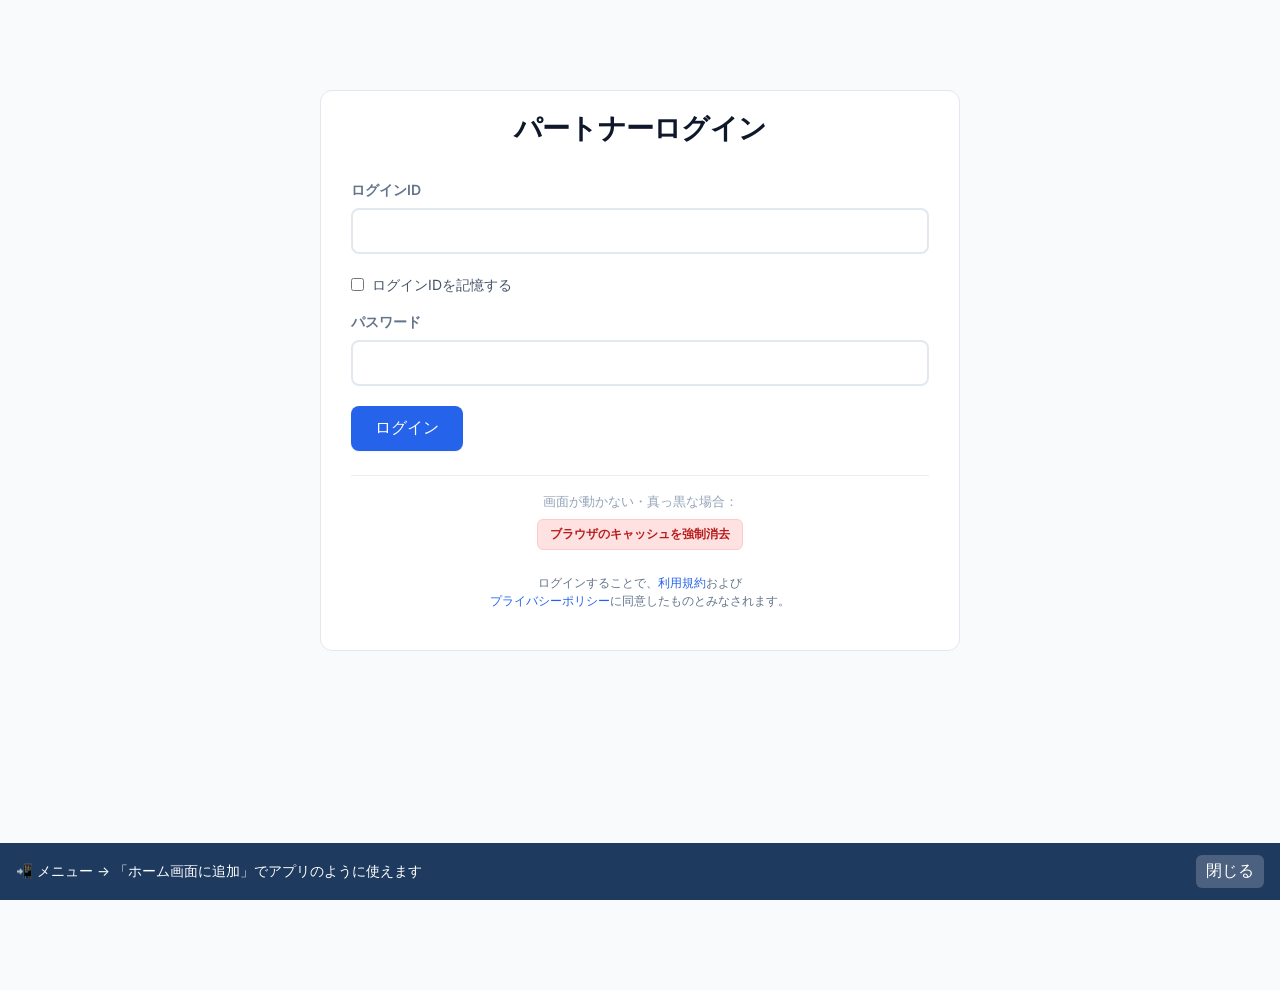
==== index.html @ c58e8273 "release v2.45.0: app.js＋キャッシュバスター一括更新" ====
<!DOCTYPE html>
<html lang="ja">

<head>
    <meta charset="UTF-8">
    <meta name="viewport" content="width=device-width, initial-scale=1.0, maximum-scale=1.0, user-scalable=no">
    <meta name="robots" content="noindex">
    <title>AI Beauty Dealer - B2B Order System</title>
    <link rel="stylesheet" href="style.css?v=2.43.0">

    <!-- PWA -->
    <link rel="manifest" href="manifest.json?v=2.37.3">
    <meta name="theme-color" content="#1e3a5f">
    <link rel="apple-touch-icon" href="apple-touch-icon.png?v=2.37.3">
    <meta name="apple-mobile-web-app-capable" content="yes">
    <meta name="apple-mobile-web-app-status-bar-style" content="black-translucent">
    <meta name="apple-mobile-web-app-title" content="発注">
</head>

<body>
    <!-- Non-blocking Loading Banner (does NOT intercept clicks) -->
    <div id="loading-banner" class="hidden"
        style="position: fixed; top: 0; left: 0; width: 100%; background: var(--primary); color: white; text-align: center; padding: 10px 16px; font-weight: 600; font-size: 0.875rem; z-index: 999; pointer-events: none;">
        <span id="loading-banner-text">読み込み中...</span>
    </div>

    <!-- Login Screen -->
    <div id="login-container" class="container" style="padding-top: 16px;">
        <h2>パートナーログイン</h2>
        <form id="login-form">
            <div class="input-group">
                <label for="username">ログインID</label>
                <!-- autocapitalize/autocorrect は必須。iOSは type="text" の先頭文字を
                     自動で大文字にするため、小文字始まりのID（master1 等）が Master1 に
                     化けて「IDまたはパスワードが違う」になる。ホーム画面に追加し直して
                     記憶が消え、手入力になった端末で表面化する（2026-08-26） -->
                <input type="text" id="username" name="username" required
                    autocapitalize="none" autocorrect="off" spellcheck="false"
                    autocomplete="username">
            </div>
            <div style="margin-bottom: 16px; display: flex; align-items: center; gap: 8px;">
                <input type="checkbox" id="remember-me" style="width: auto; margin: 0; cursor: pointer;">
                <label for="remember-me"
                    style="font-size: 0.875rem; color: #475569; cursor: pointer; user-select: none;">ログインIDを記憶する</label>
            </div>
            <div class="input-group">
                <label for="password">パスワード</label>
                <input type="password" id="password" name="password" required>
            </div>
            <button type="submit" id="login-btn" class="btn-primary">ログイン</button>
        </form>
        <!-- Master Salon Selector (Initially Hidden) -->
        <div id="master-salon-selector" class="hidden"
            style="margin-top: 16px; padding-top: 16px; border-top: 1px solid #eee;">
            <p style="font-size: 0.875rem; font-weight: bold; margin-bottom: 8px; color: var(--primary);">【マスターアカウント】
            </p>
            <label for="master-salon-search"
                style="font-size: 0.875rem; margin-bottom: 4px; display: block;">ログインするサロンを選択</label>
            <input id="master-salon-search" type="search" inputmode="search" autocomplete="off"
                placeholder="サロン名・ローマ字・カナで絞り込み"
                style="width: 100%; padding: 10px; border-radius: 6px; border: 1px solid #cbd5e1; margin-bottom: 8px;">
            <div id="master-salon-count" style="font-size: 0.8rem; color: #64748b; margin-bottom: 6px;"></div>
            <ul id="master-salon-list" role="listbox" aria-label="サロン一覧"
                style="list-style: none; margin: 0 0 12px; padding: 4px; max-height: 240px; overflow-y: auto; border: 1px solid #e2e8f0; border-radius: 6px;">
                <!-- Items injected by JS -->
            </ul>
            <!-- 状態保持用（表示はリスト側。入室処理はこのvalueを読む） -->
            <select id="master-salon-select" style="display: none;">
                <!-- Options injected by JS -->
            </select>
            <button type="button" id="master-login-btn" class="btn-primary" style="margin-bottom: 8px;">入室する</button>
            <button id="global-sync-btn" class="btn-primary hidden"
                style="width: 100%; margin-top: 4px; margin-bottom: 8px; background: #4338ca; color: white; font-weight: bold; padding: 12px; display: flex; align-items: center; justify-content: center; gap: 8px; border-radius: 8px; box-shadow: 0 4px 6px -1px rgb(0 0 0 / 0.1);">
                🚀 【管理者】全サロン一括同期を実行
            </button>
            <button id="batch-import-btn" class="btn-primary hidden"
                style="width: 100%; margin-top: 4px; margin-bottom: 8px; background: #0f766e; color: white; font-weight: bold; padding: 12px; display: flex; align-items: center; justify-content: center; gap: 8px; border-radius: 8px;">
                📥 【管理者】発注書の束を一括取り込み
            </button>
            <button type="button" id="master-cancel-btn" class="btn-secondary">ログアウト</button>
        </div>

        <div style="margin-top: 24px; text-align: center; border-top: 1px solid #eee; padding-top: 16px;">
            <p style="font-size: 0.8rem; color: #94a3b8; margin-bottom: 8px;">画面が動かない・真っ黒な場合：</p>
            <button onclick="clearCacheSurgically();"
                style="font-size: 0.75rem; background: #fee2e2; color: #b91c1c; padding: 6px 12px; border-radius: 6px; border: 1px solid #fecaca; font-weight: 600;">ブラウザのキャッシュを強制消去</button>
        </div>

        <div style="margin-top: 24px; text-align: center;">
            <p style="font-size: 0.75rem; color: #64748b;">
                ログインすることで、<a href="terms.html" target="_blank"
                    style="color: var(--primary); text-decoration: none;">利用規約</a>および<br><a href="privacy.html"
                    target="_blank" style="color: var(--primary); text-decoration: none;">プライバシーポリシー</a>に同意したものとみなされます。
            </p>
        </div>
    </div>

    <!-- Order Screen (Initially Hidden) -->
    <div id="order-container" class="container hidden">
        <header style="display: flex; align-items: center; gap: 10px; flex-wrap: wrap;">
            <div style="display: flex; align-items: center; gap: 8px;">
                <h2 style="margin: 0; white-space: nowrap;">商品一覧</h2>
                <button id="refresh-items-btn" title="マスタを最新に更新">🔄</button>
            </div>
            <div id="client-name-display"
                style="font-weight: 600; color: var(--primary); font-size: 0.9rem; margin-left: 5px;"></div>
            <div style="flex-grow: 1;"></div>
            <button id="master-return-btn" class="btn-secondary hidden" title="サロン選択へ戻る">
                ← マスターへ
            </button>
            <button id="code-entry-btn" class="btn-secondary hidden" title="商品コードと数量を連続入力">
                CODE入力
            </button>
            <button id="code-filter-btn" class="btn-secondary hidden" title="分類コード（頭4桁）でまとめて発注">
                分類コード発注
            </button>
            <button id="import-mode-btn" class="btn-secondary hidden" title="LINE文面・写メから取り込み">
                📥 取り込み
            </button>
            <button id="line-import-btn" class="btn-secondary hidden" title="LINEでもらった注文文をカートへ取り込み">
                LINE取込
            </button>
            <button id="sheet-image-import-btn" class="btn-secondary hidden" title="印刷した発注書の写真から数量を取り込み">
                画像取込
            </button>
            <button id="print-sheet-btn" class="btn-secondary hidden" title="このサロン用の発注書を印刷">
                🖨 発注書
            </button>
            <button id="direct-ship-btn" class="btn-secondary hidden" title="この発注だけ直送シートへ送る（マスター限定）">
                🚚 直送: OFF
            </button>
            <button id="cart-toggle-btn" class="btn-secondary" title="カート一覧">
                🛒 <span id="cart-badge">0</span>点
            </button>
            <button id="logout-btn" class="btn-secondary">ログアウト</button>
        </header>

        <!-- Announcement Banner -->
        <div id="announcement-banner" class="banner hidden">
            <p id="announcement-text"></p>
        </div>

        <div class="filter-tabs">
            <button id="tab-all" class="tab-btn active">すべて</button>
            <button id="tab-favorites" class="tab-btn">お気に入り ★</button>
            <button id="tab-history" class="tab-btn">発注履歴 🕒</button>
        </div>

        <!-- Sync from History Button (Visible only on Favorites tab) -->
        <div id="sync-favs-wrapper" style="margin-bottom: 12px;">
            <button id="sync-history-favs-btn" class="btn-secondary"
                style="width: 100%; background: #f0fdf4; color: #166534; border: 1px solid #bbf7d0; font-weight: 600; padding: 10px; display: flex; align-items: center; justify-content: center; gap: 6px;">
                🔄 導入履歴からお気に入りに同期
            </button>
            <p id="sync-msg" class="hidden"
                style="font-size: 0.75rem; text-align: center; margin-top: 4px; color: #166534; font-weight: 500;"></p>
        </div>

        <div class="search-container" id="search-wrapper">
            <input type="text" id="search-input" placeholder="商品名で検索...">
            <button id="scan-btn" class="scan-btn" title="バーコードスキャン">📷</button>
        </div>

        <!-- Manufacturer Chips -->
        <div class="scroll-container-outer">
            <button id="mfr-arrow-left" class="scroll-arrow left">‹</button>
            <div id="manufacturer-chips-container" class="category-scroll-wrapper" style="margin-bottom: 0px;">
                <!-- Manufacturer Chips injected by JS -->
            </div>
            <button id="mfr-arrow-right" class="scroll-arrow right">›</button>
        </div>

        <!-- Category Chips -->
        <div class="scroll-container-outer">
            <button id="cat-arrow-left" class="scroll-arrow left">‹</button>
            <div id="category-chips-container" class="category-scroll-wrapper">
                <!-- Category Chips injected by JS -->
            </div>
            <button id="cat-arrow-right" class="scroll-arrow right">›</button>
        </div>
        <!-- Chips injected by JS -->

        <!-- Custom Item Button (Top: shown above item list for discoverability) -->
        <button id="add-custom-item-btn-top" type="button" class="btn-secondary"
            style="width: 100%; border: 2px dashed var(--primary-color); background: #f8fafc; color: var(--primary-color); padding: 10px; font-weight: bold; margin: 10px 0; font-size: 0.9rem;">
            ＋ 一覧に無い商品を追加する（特注・その他）
        </button>

        <!-- 並べ替え -->
        <div id="sort-wrapper" style="display: flex; align-items: center; gap: 8px; margin: 4px 0 10px;">
            <label for="sort-select" style="font-size: 0.8rem; color: #64748b; white-space: nowrap;">並び替え</label>
            <select id="sort-select"
                style="flex: 1; padding: 8px 10px; border-radius: 8px; border: 1px solid #cbd5e1; font-size: 0.9rem; background: white;">
                <option value="frequency">🕒 よく頼む順</option>
                <option value="lastdate">📅 最終発注日順</option>
                <option value="aiueo">🔤 あいうえお順</option>
                <option value="code">🔢 商品コード順</option>
            </select>
        </div>

        <div id="item-list">
            <!-- Items will be loaded here dynamically -->
        </div>

        <!-- Custom Items Wrapper -->
        <div id="custom-items-wrapper" style="margin-top: 20px;">
            <div id="custom-items-list">
                <!-- Dynamic custom items injected here -->
            </div>
            <button id="add-custom-item-btn" type="button" class="btn-secondary"
                style="width: 100%; border: 2px dashed var(--primary-color); background: #f8fafc; color: var(--primary-color); padding: 12px; font-weight: bold; margin-top: 10px;">
                ＋ 特注・その他の商品を追加する
            </button>
        </div>

        <div id="history-list" class="hidden">
            <!-- Order history will be loaded here dynamically -->
        </div>

        <div class="cart-summary">
            <p>選択中: <span id="total-qty">0</span>点</p>
            <button id="cancel-edit-btn" class="btn-secondary hidden"
                style="background:#fff; border-radius: var(--radius-full);">編集取消</button>
            <button id="order-submit-btn" class="btn-primary">発注する</button>
        </div>
    </div> <!-- Close order-container -->


    <!-- Confirmation Screen -->
    <div id="confirmation-container" class="container hidden">
        <header>
            <h2>発注内容の最終確認</h2>
        </header>

        <div class="confirm-items-wrapper">
            <p class="modal-desc" style="margin-bottom: 12px;">以下の内容で発注を確定しますか？</p>
            <p style="font-size: 0.75rem; color: #64748b; margin-bottom: 12px;">※同じ商品を「業務」と「個人用」で分ける場合は、お手数ですが別々にご注文ください。</p>

            <div id="confirm-item-list" class="confirm-items">
                <!-- Items injected by JS -->
            </div>
        </div>

        <div class="remarks-container" style="margin-top: 20px;">
            <label for="order-remarks"
                style="display: block; font-weight: bold; margin-bottom: 8px; color: var(--text-main);">備考・ご要望</label>
            <textarea id="order-remarks" placeholder="納品日時のご指定や注意事項があればご記入ください..." rows="3"
                style="width: 100%; border-radius: var(--radius-md); padding: 12px; border: 1px solid var(--border-color); font-family: inherit; resize: vertical;"></textarea>
        </div>

        <div class="modal-actions" style="margin-top: 30px; display: flex; gap: 12px;">
            <button id="modal-cancel-btn" class="btn-secondary" style="flex: 1;">戻る</button>
            <button id="modal-confirm-btn" class="btn-primary" style="flex: 1;">注文を確定する</button>
        </div>
    </div>
    <!-- Maintenance Screen -->
    <div id="maintenance-container" class="container hidden" style="text-align: center; padding: 60px 24px;">
        <span style="font-size: 4rem; display: block; margin-bottom: 24px;">🛠️</span>
        <h2 style="margin-bottom: 16px;">メンテナンス中</h2>
        <p id="maintenance-message" style="line-height: 1.6; color: #475569; margin-bottom: 32px;">
            現在、システムメンテナンスのため発注を停止しております。<br>再開まで今しばらくお待ちください。
        </p>
        <div style="border-top: 1px solid #e2e8f0; padding-top: 24px; font-size: 0.875rem; color: #64748b;">
            緊急の場合は直接担当者までご連絡ください。
        </div>
    </div>

    <script src="lib/html5-qrcode.min.js"></script>
    <script src="lib/qrcode-generator.js"></script>
    <!-- config.js を書き換えたら、必ずこの ?v= も上げること。
         SWがバージョンクエリ付き資産をcache-firstで持つため、
         上げ忘れると既訪端末が古い販売担当コード表を使い続ける。 -->
    <script src="config.js?v=2.43.0"></script>
    <script src="line-order-match.js?v=2.38.0"></script>
    <script src="sheet-ocr.js?v=2.45.0"></script>
    <script src="app.js?v=2.45.0"></script>

    <!-- Service Worker 登録（PWA） -->
    <script>
        if ('serviceWorker' in navigator) {
            window.addEventListener('load', function () {
                navigator.serviceWorker.register('sw.js?v=2.45.0')
                    .catch(function (err) {
                        console.warn('SW登録に失敗（通常サイトとして続行）:', err);
                    });
            });
        }
    </script>

    <!-- Cart Sidebar -->
    <div id="cart-sidebar" class="cart-sidebar hidden">
        <div class="cart-sidebar-header">
            <h3>🛒 カート</h3>
            <button id="cart-close-btn" class="cart-close-btn">&times;</button>
        </div>
        <div id="cart-sidebar-list" class="cart-sidebar-list">
            <!-- Cart items injected by JS -->
        </div>
        <div class="cart-sidebar-footer">
            <p class="cart-sidebar-total">合計 <strong id="cart-sidebar-total-qty">0</strong> 点</p>
            <div class="cart-sidebar-actions">
                <button id="cart-order-submit-btn" class="btn-primary">発注する</button>
            </div>
        </div>
    </div>
    <div id="cart-overlay" class="cart-overlay hidden"></div>

    <!-- LINE注文テキスト取込（APIなし・MASTERログイン限定） -->
    <div id="line-import-overlay" class="cart-overlay hidden"></div>
    <div id="line-import-modal" class="import-modal line-import-modal hidden" role="dialog" aria-modal="true" aria-labelledby="line-import-title">
        <div class="import-header">
            <div>
                <p class="line-import-kicker">FAVORITES FIRST / API FREE</p>
                <h3 id="line-import-title">LINE注文を取り込む</h3>
            </div>
            <button id="line-import-close-btn" class="cart-close-btn" type="button" aria-label="閉じる">&times;</button>
        </div>
        <div id="line-import-input-step">
            <p class="import-desc">LINEでもらった文面をそのまま貼り付けてください。お気に入りを先に照合し、見つからない商品だけ全商品から探します。<br><strong>1行につき1商品・数量</strong>で読み取ります。</p>
            <div class="line-import-scope">
                <span>★ お気に入り優先</span>
                <span>全商品検索</span>
                <span>外部AI・APIなし</span>
            </div>
            <textarea id="line-import-text" maxlength="4000" rows="8" aria-label="LINE注文文面"
                placeholder="例：&#10;アルティスト CB/9 3本&#10;RV8 ×2&#10;サンドベージュ9 2本"></textarea>
            <button id="line-import-parse-btn" class="btn-primary line-import-main-btn" type="button">お気に入り優先で商品を探す</button>
            <p id="line-import-status" class="import-status hidden"></p>
        </div>
        <div id="line-import-preview-step" class="hidden">
            <div class="line-import-metrics" aria-label="照合結果">
                <span><strong id="line-import-matched-count">0</strong>確定</span>
                <span><strong id="line-import-attention-count">0</strong>要確認</span>
                <span><strong id="line-import-time">—</strong>解析時間</span>
            </div>
            <div id="line-import-list" class="line-import-list"></div>
            <div class="line-import-cart-bar">
                <p id="line-import-message">すべての行を確認してください。</p>
                <div class="import-actions">
                    <button id="line-import-back-btn" class="btn-secondary" type="button">文面に戻る</button>
                    <button id="line-import-apply-btn" class="btn-primary" type="button" disabled>この数量でカートへ</button>
                </div>
            </div>
        </div>
    </div>

    <!-- 発注書画像取込（固定座標＋Gemini数量OCR・本店MASTER限定） -->
    <div id="sheet-ocr-overlay" class="cart-overlay hidden"></div>
    <div id="sheet-ocr-modal" class="import-modal sheet-ocr-modal hidden" role="dialog" aria-modal="true" aria-labelledby="sheet-ocr-title">
        <div class="import-header">
            <div>
                <p class="sheet-ocr-kicker">紙の発注書から数量を入力</p>
                <h3 id="sheet-ocr-title">発注書の写真を取り込む</h3>
            </div>
            <button id="sheet-ocr-close-btn" class="cart-close-btn" type="button" aria-label="閉じる">&times;</button>
        </div>

        <div class="sheet-ocr-steps" aria-label="画像取り込みの進行状況">
            <span data-sheet-ocr-step="1" class="is-active">1 写真</span>
            <span data-sheet-ocr-step="2">2 ■位置合わせ</span>
            <span data-sheet-ocr-step="3">3 読取</span>
            <span data-sheet-ocr-step="4">4 確認</span>
        </div>

        <div id="sheet-ocr-upload-step">
            <p class="import-desc">このサイトから新しく印刷した発注書を撮影してください。用紙IDと保存済みの商品位置を照合し、数量欄だけをGeminiで読みます。</p>
            <input id="sheet-ocr-photo" type="file" accept="image/jpeg,image/png,image/heic,image/heif,.heic,.heif,image/*" class="hidden">
            <input id="sheet-ocr-camera" type="file" accept="image/*" capture="environment" class="hidden">
            <div class="sheet-ocr-source-actions">
                <button id="sheet-ocr-photo-btn" class="btn-primary sheet-ocr-main-btn" type="button">写真ライブラリから選ぶ</button>
                <button id="sheet-ocr-camera-btn" class="btn-secondary sheet-ocr-main-btn" type="button">カメラで撮る</button>
            </div>
            <div class="sheet-ocr-privacy">
                <span>商品は場所で確定</span>
                <span>AIへ商品名を送らない</span>
                <span>写真を保存しない</span>
            </div>
        </div>

        <div id="sheet-ocr-corner-step" class="hidden">
            <p class="sheet-ocr-corner-guide"><strong id="sheet-ocr-corner-message">左上の■マーク（黒い四角）をタップしてください。</strong><span>■ 左上 → 右上 → 右下 → 左下</span></p>
            <div class="sheet-ocr-canvas-wrap">
                <canvas id="sheet-ocr-photo-canvas" width="900" height="1200" aria-label="発注書写真の位置合わせマーク指定"></canvas>
            </div>
            <div class="sheet-ocr-corner-actions">
                <button id="sheet-ocr-corner-reset" class="btn-secondary" type="button">マークをやり直す</button>
                <button id="sheet-ocr-recognize-btn" class="btn-primary" type="button" disabled>位置補正して数量を読む</button>
            </div>
        </div>

        <div id="sheet-ocr-processing-step" class="hidden" aria-live="polite">
            <div class="sheet-ocr-processing-mark"><span></span></div>
            <strong>数量欄だけを読み取っています</strong>
            <p>写真の数量を読み取っています。完了したら元画像と見比べて確認できます。</p>
            <p id="sheet-ocr-elapsed" role="timer">読み取りを開始しています</p>
        </div>

        <div id="sheet-ocr-review-step" class="hidden">
            <div class="sheet-ocr-metrics">
                <span><strong id="sheet-ocr-item-count">0</strong>記入商品</span>
                <span><strong id="sheet-ocr-attention-count">0</strong>要修正</span>
                <span><strong id="sheet-ocr-time">—</strong>機械処理</span>
            </div>
            <p class="sheet-ocr-review-note">商品名から数量欄までの元画像と、読み取った数字を同じ行で確認してください。</p>
            <div class="sheet-ocr-source-actions">
                <button id="sheet-ocr-next-attention" class="btn-secondary" type="button">次の要確認へ</button>
                <button id="sheet-ocr-show-blank" class="btn-secondary" type="button">空欄も見る</button>
            </div>
            <p id="sheet-ocr-attention-hint" class="sheet-ocr-review-note" role="status" aria-live="polite"></p>
            <div id="sheet-ocr-review-list" class="sheet-ocr-review-list"></div>
            <div id="sheet-ocr-addition-summary" class="sheet-ocr-review-note" aria-live="polite"></div>
            <div class="sheet-ocr-cart-bar">
                <p id="sheet-ocr-cart-message">数量を確認してください。</p>
                <button id="sheet-ocr-cart-btn" class="btn-primary" type="button" disabled>この数量でカートへ</button>
            </div>
        </div>
        <p id="sheet-ocr-status" class="import-status hidden" aria-live="polite"></p>
        <div id="sheet-ocr-qr-reader" class="sheet-ocr-qr-reader" aria-hidden="true"></div>
    </div>

    <!-- Import Modal（旧AI取り込み・停止中） -->
    <div id="import-overlay" class="cart-overlay hidden"></div>
    <div id="import-modal" class="import-modal hidden">
        <div class="import-header">
            <h3>📥 LINE文面から取り込み</h3>
            <button id="import-close-btn" class="cart-close-btn">&times;</button>
        </div>
        <div class="import-body">
            <div id="import-input-step">
                <p class="import-desc">発注書の写真を撮るか、LINEの発注文面を貼り付けてください（両方でもOK）。</p>
                <label for="import-photos" class="import-photo-label">
                    📷 発注書の写真を追加（3枚まで）
                </label>
                <input type="file" id="import-photos" accept="image/*" multiple class="hidden">
                <div id="import-photo-thumbs" class="import-photo-thumbs"></div>
                <textarea id="import-text" rows="6" placeholder="LINE文面はここに貼り付け：&#10;RV8×1&#10;サンドベージュ9×1&#10;..."></textarea>
                <fieldset class="import-model-picker">
                    <legend>写真の読取AI</legend>
                    <div class="import-model-segments">
                        <label>
                            <input type="radio" name="import-image-model" value="sonnet" checked>
                            <span><strong>Sonnet</strong><small>低コスト</small></span>
                        </label>
                        <label>
                            <input type="radio" name="import-image-model" value="opus">
                            <span><strong>Opus</strong><small>高精度</small></span>
                        </label>
                    </div>
                </fieldset>
                <button id="import-parse-btn" class="btn-primary" style="width: 100%; margin-top: 10px;">解析する</button>
                <p id="import-status" class="import-status hidden"></p>
            </div>
            <div id="import-preview-step" class="hidden">
                <p class="import-desc">内容を確認して、数量を直してからカートに入れてください。<br>
                    <span class="import-legend"><span class="conf-dot conf-high"></span>ほぼ確実
                        <span class="conf-dot conf-medium"></span>推定
                        <span class="conf-dot conf-low"></span>要確認</span>
                </p>
                <div id="import-preview-list"></div>
                <div id="import-unmatched-wrapper" class="hidden">
                    <p class="import-unmatched-title">⚠️ 特定できなかった行（検索か「特注・その他」で手動追加してください）</p>
                    <div id="import-unmatched-list"></div>
                </div>
                <p id="import-usage-summary" class="import-usage-summary hidden"></p>
                <button id="import-high-accuracy-btn" class="btn-secondary import-retry-btn hidden">高精度で再解析（Opus）</button>
                <div class="import-actions">
                    <button id="import-back-btn" class="btn-secondary">文面に戻る</button>
                    <button id="import-apply-btn" class="btn-primary">✔ チェックした商品をカートへ</button>
                </div>
            </div>
        </div>
    </div>

    <!-- CODE Entry Modal（MASTER限定） -->
    <div id="code-entry-overlay" class="cart-overlay hidden"></div>
    <div id="code-entry-modal" class="import-modal code-entry-modal hidden" role="dialog" aria-modal="true" aria-labelledby="code-entry-title">
        <div class="import-header">
            <h3 id="code-entry-title">CODE入力</h3>
            <button id="code-entry-close-btn" class="cart-close-btn" type="button" aria-label="閉じる">&times;</button>
        </div>
        <form id="code-entry-form" autocomplete="off">
            <div class="code-entry-table" role="table" aria-label="CODE入力商品一覧">
                <div class="code-entry-table-row code-entry-table-head" role="row">
                    <span role="columnheader">No.</span>
                    <span role="columnheader">商品CODE</span>
                    <span role="columnheader">商品名</span>
                    <span role="columnheader">数量</span>
                    <span role="columnheader" aria-label="操作"></span>
                </div>
                <div id="code-entry-rows" role="rowgroup"></div>
                <div class="code-entry-table-row code-entry-active-row" role="row">
                    <span id="code-entry-next-no" class="code-entry-no" role="cell">01</span>
                    <label class="code-entry-cell" role="cell">
                        <span class="sr-only">商品CODE</span>
                        <input id="code-entry-code" type="text" inputmode="numeric" enterkeyhint="next" maxlength="16" placeholder="CODE">
                    </label>
                    <div id="code-entry-product" class="code-entry-product" role="cell">CODEを入力</div>
                    <label class="code-entry-cell" role="cell">
                        <span class="sr-only">数量</span>
                        <input id="code-entry-qty" type="number" inputmode="numeric" enterkeyhint="next" min="1" max="999" value="1" disabled>
                    </label>
                    <button id="code-entry-add-btn" class="code-entry-row-action code-entry-add-btn" type="submit" aria-label="商品を追加" title="商品を追加" disabled>+</button>
                </div>
            </div>
            <p id="code-entry-status" class="code-entry-status" aria-live="polite"></p>
        </form>
    </div>

    <!-- 分類コード発注 Modal（MASTER限定） -->
    <div id="code-filter-overlay" class="cart-overlay hidden"></div>
    <div id="code-filter-modal" class="import-modal code-filter-modal hidden" role="dialog" aria-modal="true" aria-labelledby="code-filter-title">
        <div class="import-header">
            <h3 id="code-filter-title">分類コード発注</h3>
            <button id="code-filter-close-btn" class="cart-close-btn" type="button" aria-label="閉じる">&times;</button>
        </div>
        <div class="code-filter-body">
            <label class="code-filter-prefix-label">
                <span>頭4桁</span>
                <input id="code-filter-prefix" type="text" inputmode="numeric" enterkeyhint="search" maxlength="4" placeholder="例: 0704" autocomplete="off">
            </label>
            <p id="code-filter-status" class="code-filter-status" aria-live="polite">コードの頭4桁を入力してください。</p>
            <div id="code-filter-rows" class="code-filter-rows" role="list"></div>
        </div>
    </div>

    <!-- Print Layout Modal -->
    <div id="print-layout-overlay" class="cart-overlay hidden"></div>
    <div id="print-layout-modal" class="import-modal print-layout-modal hidden" role="dialog" aria-modal="true" aria-labelledby="print-layout-title">
        <div class="import-header">
            <h3 id="print-layout-title">発注書の設定</h3>
            <button id="print-layout-close-btn" class="cart-close-btn" type="button" aria-label="閉じる">&times;</button>
        </div>
        <p class="print-layout-label">列数</p>
        <div class="print-column-segments" role="radiogroup" aria-label="発注書の列数">
            <label>
                <input type="radio" name="print-columns" value="2">
                <span><strong>2列</strong><small>大きい</small></span>
            </label>
            <label>
                <input type="radio" name="print-columns" value="3" checked>
                <span><strong>3列</strong><small>標準</small></span>
            </label>
            <label>
                <input type="radio" name="print-columns" value="4">
                <span><strong>4列</strong><small>コンパクト</small></span>
            </label>
        </div>
        <p class="print-layout-label">枚数（全商品のまま、収まらない分は全体を縮小）</p>
        <div class="print-column-segments" role="radiogroup" aria-label="発注書の枚数">
            <label>
                <input type="radio" name="print-pages" value="1">
                <span><strong>片面1枚</strong><small>1ページ</small></span>
            </label>
            <label>
                <input type="radio" name="print-pages" value="2" checked>
                <span><strong>両面1枚</strong><small>2ページ</small></span>
            </label>
            <label>
                <input type="radio" name="print-pages" value="0">
                <span><strong>縮小なし</strong><small>枚数自由</small></span>
            </label>
        </div>
        <button id="print-layout-create-btn" class="btn-primary print-layout-create-btn" type="button">発注書を作成</button>
    </div>

    <!-- Batch Import Modal（発注書の束を一括取り込み・MASTER限定） -->
    <div id="batch-overlay" class="cart-overlay hidden"></div>
    <div id="batch-modal" class="import-modal hidden">
        <div class="import-header">
            <h3>📥 発注書の束を一括取り込み</h3>
            <button id="batch-close-btn" class="cart-close-btn">&times;</button>
        </div>
        <div class="import-body">
            <p class="import-desc">QR付き発注書の写真をまとめて選んでください。QRからサロンを自動判定して、サロンごとにAI解析します。<br>
                <span style="color:#64748b; font-size:0.75rem;">※QRが読めない写真はスキップされます（従来の個別取り込みで対応してください）</span>
            </p>
            <label for="batch-photos" class="import-photo-label">📷 発注書の写真を選ぶ（12枚まで）</label>
            <input type="file" id="batch-photos" accept="image/*" multiple class="hidden">
            <div id="batch-list"></div>
            <fieldset class="import-model-picker batch-model-picker">
                <legend>写真の読取AI</legend>
                <div class="import-model-segments">
                    <label>
                        <input type="radio" name="batch-image-model" value="sonnet" checked>
                        <span><strong>Sonnet</strong><small>低コスト</small></span>
                    </label>
                    <label>
                        <input type="radio" name="batch-image-model" value="opus">
                        <span><strong>Opus</strong><small>高精度</small></span>
                    </label>
                </div>
            </fieldset>
            <button id="batch-start-btn" class="btn-primary hidden" style="width: 100%; margin-top: 10px;">解析開始</button>
            <p id="batch-status" class="import-status hidden"></p>
            <div id="batch-qr-scratch" class="hidden"></div>
        </div>
    </div>

    <!-- Scanner Modal -->
    <div id="scanner-overlay" class="scanner-overlay hidden"></div>
    <div id="scanner-modal" class="scanner-modal hidden">
        <div class="scanner-header">
            <h3>📷 バーコードスキャン</h3>
            <button id="scanner-close-btn" class="scanner-close-btn">&times;</button>
        </div>
        <div id="reader" style="width: 100%; border-radius: 12px; overflow: hidden;"></div>
        <div id="scan-zoom-row" class="scan-zoom-row hidden">
            <span class="scan-zoom-label">🔍 ズーム</span>
            <div id="scan-zoom-presets" class="scan-zoom-presets"></div>
        </div>
        <div class="jan-tail-search">
            <div class="jan-tail-row">
                <input type="text" id="jan-tail-input" class="jan-tail-input" placeholder="JAN下4桁" inputmode="numeric"
                    maxlength="4" autocomplete="off">
                <button type="button" id="jan-tail-search-btn" class="jan-tail-search-btn">検索</button>
            </div>
            <div id="jan-tail-results" class="jan-tail-results hidden"></div>
        </div>
        <div id="scan-result-panel" class="scan-result-panel hidden">
            <div class="scan-result-info">
                <span id="scan-result-code" class="scan-result-code"></span>
                <span id="scan-result-name" class="scan-result-name"></span>
            </div>
            <div class="scan-result-controls">
                <button type="button" id="scan-qty-minus" class="scan-qty-btn">-</button>
                <input type="number" id="scan-qty-input" class="scan-qty-input" value="0" min="0" inputmode="numeric">
                <button type="button" id="scan-qty-plus" class="scan-qty-btn">+</button>
            </div>
            <div class="scan-quick-actions">
                <button type="button" id="scan-qty-clear" class="scan-quick-qty scan-clear-qty">削除</button>
            </div>
        </div>
        <div class="scanner-footer">
            <p id="scanner-status">カメラ起動待ち...</p>
        </div>
    </div>

    <!-- Scan Toast -->
    <div id="scan-toast" class="scan-toast hidden">
        <span id="scan-toast-icon">✅</span>
        <span id="scan-toast-message">商品を追加しました</span>
    </div>
</body>

</html>
---- style.css ----
@import url('https://fonts.googleapis.com/css2?family=Inter:wght@400;500;600;700&display=swap');

:root {
    /* Color Palette */
    --primary: #2563eb;
    --primary-hover: #1d4ed8;
    --primary-light: #eff6ff;
    --secondary: #64748b;
    --accent: #f59e0b;
    --success: #10b981;
    --danger: #ef4444;

    /* Backgrounds */
    --bg-main: #f8fafc;
    --bg-card: #ffffff;

    /* Text */
    --text-main: #0f172a;
    --text-muted: #64748b;
    --text-inverse: #ffffff;

    /* Borders & Shadows */
    --border-color: #e2e8f0;
    --shadow-sm: 0 1px 2px 0 rgba(0, 0, 0, 0.05);
    --shadow-md: 0 4px 6px -1px rgba(0, 0, 0, 0.1), 0 2px 4px -1px rgba(0, 0, 0, 0.06);
    --shadow-lg: 0 10px 15px -3px rgba(0, 0, 0, 0.1), 0 4px 6px -2px rgba(0, 0, 0, 0.05);

    /* Radii */
    --radius-md: 8px;
    --radius-lg: 12px;
    --radius-full: 9999px;
}

* {
    box-sizing: border-box;
    margin: 0;
    padding: 0;
}

body {
    font-family: 'Inter', -apple-system, BlinkMacSystemFont, "Segoe UI", Roboto, sans-serif;
    background-color: #f8fafc;
    color: var(--text-main);
    line-height: 1.5;
    -webkit-font-smoothing: antialiased;
    min-height: 100vh;
}

.container {
    max-width: 640px;
    margin: 0 auto;
    padding: 20px;
    padding-bottom: 100px;
    /* Space for sticky cart */
}

.hidden {
    display: none !important;
}

/* --- Typography --- */
h2 {
    font-size: 1.5rem;
    font-weight: 700;
    color: var(--text-main);
    letter-spacing: -0.025em;
}

/* --- Buttons --- */
button {
    cursor: pointer;
    border: none;
    border-radius: var(--radius-md);
    font-size: 1rem;
    font-weight: 500;
}

button:active {
    transform: scale(0.98);
}

.btn-primary {
    background-color: var(--primary);
    color: var(--text-inverse);
    padding: 12px 24px;
    box-shadow: var(--shadow-sm);
}

.btn-primary:hover {
    background-color: var(--primary-hover);
    box-shadow: var(--shadow-md);
}

.btn-secondary {
    background-color: transparent;
    color: var(--secondary);
    border: 1px solid var(--border-color);
    padding: 8px 16px;
    font-size: 0.875rem;
}

.btn-secondary:hover {
    background-color: #f1f5f9;
    color: var(--text-main);
}

#refresh-items-btn {
    display: flex;
    align-items: center;
    justify-content: center;
    width: 36px;
    height: 36px;
    padding: 0;
    line-height: 1;
    border-radius: 50%;
    background: #ffffff;
    border: 1px solid var(--border-color);
    box-shadow: none;
}

#refresh-items-btn:hover {
    background: var(--primary-light);
    border-color: var(--primary);
}

#refresh-items-btn:active {
    transform: rotate(30deg) scale(0.9);
}

/* --- Login Form --- */
#login-container {
    margin-top: 10vh;
    background: #ffffff;
    border-radius: var(--radius-lg);
    box-shadow: none;
    padding: 40px 30px;
    border: 1px solid var(--border-color);
}

#login-container h2 {
    text-align: center;
    margin-bottom: 30px;
    font-size: 1.75rem;
}

.input-group {
    margin-bottom: 20px;
}

.input-group label {
    display: block;
    margin-bottom: 8px;
    font-weight: 600;
    font-size: 0.875rem;
    color: var(--secondary);
}

.input-group input {
    width: 100%;
    padding: 12px 16px;
    border: 2px solid var(--border-color);
    border-radius: var(--radius-md);
    font-size: 1rem;
    background-color: #ffffff;
}

.input-group input:focus {
    outline: none;
    border-color: var(--primary);
    box-shadow: 0 0 0 3px var(--primary-light);
}

/* --- Order Screen Header --- */
header {
    display: flex;
    justify-content: space-between;
    align-items: center;
    margin-bottom: 24px;
    padding-top: 10px;
}

/* --- Custom Item Styling --- */
.custom-item-card {
    background-color: #f8fafc;
    /* slight grey tint to distinguish it */
    transition: all 0.2s ease;
}

.custom-item-card:focus-within {
    border-color: var(--primary) !important;
    background-color: #ffffff;
}

.custom-item-card input[type="text"]:focus {
    outline: none;
    border-color: var(--primary);
    box-shadow: 0 0 0 3px var(--primary-light);
}

/* --- Filter Tabs --- */
.filter-tabs {
    display: flex;
    margin-bottom: 20px;
    background: #e2e8f0;
    padding: 4px;
    border-radius: var(--radius-lg);
}

.tab-btn {
    flex: 1;
    background: transparent;
    color: var(--secondary);
    padding: 10px 0;
    font-weight: 600;
    font-size: 0.875rem;
    border-radius: var(--radius-md);
}

.tab-btn.active {
    background: #ffffff;
    color: var(--primary);
    box-shadow: var(--shadow-sm);
}

/* --- Search --- */
.search-container {
    margin-bottom: 24px;
    position: relative;
}

#search-input {
    width: 100%;
    padding: 14px 20px;
    padding-left: 44px;
    border: 1px solid var(--border-color);
    border-radius: var(--radius-full);
    font-size: 1rem;
    background-color: #ffffff;
    box-shadow: none;
}

#search-input:focus {
    outline: none;
    border-color: var(--primary);
    box-shadow: 0 0 0 3px var(--primary-light);
}

.search-container::before {
    content: "🔍";
    position: absolute;
    left: 16px;
    top: 50%;
    transform: translateY(-50%);
    color: var(--secondary);
    font-size: 1.2rem;
    opacity: 0.5;
    transition: all 0.2s;
}

.search-container.searching::before {
    content: "⏳";
    animation: pulse 1s infinite alternate;
}

@keyframes pulse {
    from { opacity: 0.3; transform: translateY(-50%) scale(0.95); }
    to { opacity: 0.8; transform: translateY(-50%) scale(1.1); }
}

/* --- Announcement Banner --- */
.banner {
    background: var(--primary);
    color: white;
    padding: 12px 16px;
    border-radius: var(--radius-lg);
    margin-bottom: 20px;
    font-size: 0.9rem;
    font-weight: 600;
    text-align: center;
    line-height: 1.4;
}

/* --- Category Chips --- */
.category-scroll-wrapper {
    display: flex;
    overflow-x: auto;
    gap: 8px;
    padding: 8px 4px 16px 4px;
    /* increased top padding slightly */
    margin-bottom: 0px;
    scroll-behavior: smooth;
    -webkit-overflow-scrolling: touch;
}

/* Hide scrollbar for a cleaner look */
.category-scroll-wrapper::-webkit-scrollbar {
    display: none;
}

.category-scroll-wrapper {
    -ms-overflow-style: none;
    scrollbar-width: none;
}

/* --- Scroll Arrows (Phase 15) --- */
.scroll-container-outer {
    display: flex;
    align-items: center;
    gap: 4px;
    margin-bottom: 4px;
    overflow: visible;
}

/* Make the chip scroll area fill the space between arrows */
.scroll-container-outer .category-scroll-wrapper {
    flex: 1;
    min-width: 0;
}

.scroll-arrow {
    flex-shrink: 0;
    width: 30px;
    height: 30px;
    background: #ffffff;
    border: 1px solid var(--border-color);
    border-radius: 50%;
    display: flex;
    align-items: center;
    justify-content: center;
    cursor: pointer;
    font-size: 1.3rem;
    color: var(--secondary);
    user-select: none;
    padding: 0;
}

@media (max-width: 768px) {
    .scroll-arrow {
        display: none;
        /* タッチスワイプが使えるモバイルでは非表示 */
    }
}

.scroll-arrow:hover {
    background: var(--primary-light);
    border-color: var(--primary);
    color: var(--primary);
}

.category-chip {
    padding: 8px 16px;
    border-radius: var(--radius-full);
    background: #ffffff;
    border: 1px solid var(--border-color);
    color: var(--secondary);
    font-size: 0.85rem;
    font-weight: 600;
    white-space: nowrap;
    cursor: pointer;
}

.category-chip:hover {
    background: var(--bg-body);
}

.category-chip.active {
    background: var(--primary);
    color: white;
    border: 1px solid var(--primary);
}

/* --- Manufacturer Chips --- */
.manufacturer-chip {
    flex: 0 0 auto;
    padding: 6px 14px;
    background-color: #f1f5f9;
    color: var(--secondary);
    border-radius: var(--radius-full);
    font-size: 0.75rem;
    font-weight: 600;
    cursor: pointer;
    white-space: nowrap;
    transition: all 0.2s;
    border: 1px solid transparent;
    box-shadow: var(--shadow-sm);
}

.manufacturer-chip.active {
    background-color: #334155;
    /* Slate dark */
    color: white;
    border-color: #334155;
    box-shadow: 0 4px 8px rgba(51, 65, 85, 0.25);
}

/* --- List Container --- */
#item-list {
    display: flex;
    flex-direction: column;
    gap: 4px;
}

/* --- Item Cards --- */
.item-card,
.history-card {
    background: #ffffff;
    border: 1px solid var(--border-color);
    border-radius: var(--radius-lg);
    padding: 16px;
    margin-bottom: 0px;
    box-shadow: none;
}

.history-card {
    margin-bottom: 16px;
    /* Keep margin for history list */
}

/* --- Item Row Layout (v2.09 list style) --- */
.item-row {
    display: flex;
    align-items: center;
    gap: 8px;
    padding: 10px 12px;
    background: #ffffff;
    border-radius: var(--radius-md);
    border: 1px solid var(--border-color);
    margin-bottom: 4px;
}

.item-row:hover {
    border-color: var(--primary);
    background: var(--primary-light);
}

.item-row-info {
    display: flex;
    flex-direction: column;
    flex: 1;
    min-width: 0;
    gap: 1px;
}

.item-code {
    font-size: 0.7rem;
    color: var(--text-muted);
    font-weight: 400;
}

.item-row-name {
    font-size: 0.88rem;
    font-weight: 600;
    color: var(--text-main);
    line-height: 1.35;
    word-break: break-word;
}

/* --- Favorites Toggle --- */
.btn-fav {
    background: transparent;
    border: none;
    font-size: 1.25rem;
    /* Slightly smaller star */
    color: #cbd5e1;
    cursor: pointer;
    margin-right: 8px;
    /* Less margin */
    margin-top: -2px;
    transition: color 0.2s, transform 0.2s;
    flex-shrink: 0;
    /* Prevent star from squishing */
}

.btn-fav:hover {
    transform: scale(1.2);
}

.btn-fav.active {
    color: var(--accent);
}

/* --- Order Controls --- */
.order-controls {
    display: flex;
    align-items: center;
    gap: 4px;
    background: #f1f5f9;
    padding: 4px 6px;
    border-radius: var(--radius-full);
    flex-shrink: 0;
    /* Never expand to push name column away */
}

.btn-qty {
    background-color: #ffffff;
    color: var(--text-main);
    width: 32px;
    /* Slightly smaller buttons for grid */
    height: 32px;
    border-radius: 50%;
    display: flex;
    justify-content: center;
    align-items: center;
    font-size: 1.125rem;
    box-shadow: var(--shadow-sm);
    border: 1px solid var(--border-color);
}

.btn-qty:hover {
    background-color: var(--primary-light);
    color: var(--primary);
    border-color: var(--primary-light);
}

.qty-input {
    width: 48px;
    text-align: center;
    border: none;
    background: transparent;
    font-size: 1.125rem;
    font-weight: 600;
    color: var(--text-main);
}

.qty-input:focus {
    outline: none;
}

input[type=number]::-webkit-inner-spin-button,
input[type=number]::-webkit-outer-spin-button {
    -webkit-appearance: none;
    margin: 0;
}

/* --- Cart Summary (Sticky Bottom) --- */
.cart-summary {
    position: fixed;
    bottom: 20px;
    left: 50%;
    transform: translateX(-50%);
    width: calc(100% - 40px);
    max-width: 600px;
    background: #0f172a;
    padding: 16px 24px;
    border-radius: var(--radius-full);
    display: flex;
    justify-content: space-between;
    align-items: center;
    z-index: 100;
    color: white;
}

.cart-summary p {
    font-weight: 500;
    font-size: 1.125rem;
    margin: 0;
}

#total-qty {
    font-weight: 700;
    font-size: 1.25rem;
    color: #60a5fa;
    /* Light blue */
    margin: 0 4px;
}

.cart-summary button {
    padding: 10px 16px;
    border-radius: var(--radius-full);
    font-size: 0.95rem;
    /* slightly smaller font to fit buttons */
    white-space: nowrap;
    /* Prevent text wrapping */
}

/* --- History List --- */
#history-list {
    margin-bottom: 20px;
}

.history-group-card {
    background: #ffffff;
    border: 1px solid var(--border-color);
    border-radius: var(--radius-lg);
    margin-bottom: 16px;
    box-shadow: var(--shadow-sm);
    overflow: hidden;
}

.history-group-card:hover {
    box-shadow: var(--shadow-md);
}

.history-header {
    padding: 16px 20px;
    display: flex;
    justify-content: space-between;
    align-items: center;
    cursor: pointer;
    background: rgba(255, 255, 255, 0.5);
    border-left: 5px solid var(--primary);
}

.history-header:hover {
    background: rgba(255, 255, 255, 0.8);
}

.history-date {
    font-size: 0.875rem;
    color: var(--secondary);
    font-weight: 600;
}

.history-summary {
    font-size: 1.125rem;
    font-weight: 700;
    color: var(--text-main);
}

.history-toggle {
    color: var(--secondary);
    font-size: 0.875rem;
    font-weight: bold;
}

.history-body {
    padding: 16px 20px;
    border-top: 1px solid var(--border-color);
    background: #ffffff;
}

.history-item {
    display: flex;
    justify-content: space-between;
    padding: 8px 0;
    border-bottom: 1px dashed var(--border-color);
    font-size: 0.95rem;
    color: var(--text-main);
}

.history-item:last-child {
    border-bottom: none;
    padding-bottom: 0;
}

.history-actions {
    display: flex;
    justify-content: flex-end;
    gap: 10px;
    padding-top: 12px;
    margin-top: 12px;
    border-top: 1px dashed var(--border-color);
}

.history-actions button {
    padding: 6px 12px;
    font-size: 0.8rem;
    border-radius: var(--radius-full);
}

.btn-danger {
    background-color: transparent;
    color: var(--danger);
    border: 1px solid var(--danger);
}

.btn-danger:hover {
    background-color: #fef2f2;
}

/* --- Confirmation Screen --- */
#confirmation-container {
    padding-top: 10vh;
    /* align nicely like login */
}

.confirm-items-wrapper {
    background: #ffffff;
    border-radius: var(--radius-lg);
    padding: 24px;
    border: 1px solid var(--border-color);
    margin-bottom: 24px;
}

.confirm-item-row {
    display: flex;
    justify-content: space-between;
    padding: 12px 0;
    border-bottom: 1px dashed var(--border-color);
    font-size: 1rem;
    color: var(--text-main);
}

.confirm-item-row:last-child {
    border-bottom: none;
    padding-bottom: 0;
}

.confirm-item-name {
    font-weight: 500;
    flex: 1;
    padding-right: 16px;
    word-break: break-word;
}

.confirm-item-qty {
    font-weight: 700;
    color: var(--primary);
    white-space: nowrap;
}

/* --- Loading Overlay --- */
#loading-overlay {
    position: fixed;
    top: 0;
    left: 0;
    width: 100%;
    height: 100%;
    background: #ffffff;
    display: flex;
    justify-content: center;
    align-items: center;
    z-index: 9999;
}

.spinner {
    width: 48px;
    height: 48px;
    border: 4px solid #eee;
    border-top-color: var(--primary);
    border-radius: 50%;
    animation: spin 0.8s linear infinite;
}

@keyframes spin {
    to {
        transform: rotate(360deg);
    }
}

/* --- Responsive Adjustments --- */
@media (max-width: 480px) {
    .qty-input {
        width: 60px;
    }

    .qty-input {
        width: 60px;
    }

    .cart-summary {
        bottom: 16px;
        padding: 12px 20px;
        width: calc(100% - 32px);
    }
}

/* ================================================================
   CART SIDEBAR (Phase 16 - v2.07)
   ================================================================ */

/* Cart toggle button in header */
#cart-toggle-btn {
    display: flex;
    align-items: center;
    gap: 4px;
    font-weight: 600;
    font-size: 0.875rem;
    padding: 6px 12px;
    position: relative;
}

#cart-badge {
    font-weight: 700;
    color: var(--primary);
}

/* Dark overlay when sidebar is open */
.cart-overlay {
    position: fixed;
    inset: 0;
    background: rgba(0, 0, 0, 0.3);
    z-index: 99;
}

/* Sidebar panel */
.cart-sidebar {
    position: fixed;
    top: 0;
    right: 0;
    height: 100%;
    width: 320px;
    max-width: 90vw;
    background: #ffffff;
    border-left: 1px solid var(--border-color);
    z-index: 100;
    display: flex;
    flex-direction: column;
}

.cart-sidebar-header {
    display: flex;
    align-items: center;
    justify-content: space-between;
    padding: 16px 20px;
    border-bottom: 1px solid var(--border-color);
    background: var(--primary-light);
}

.cart-sidebar-header h3 {
    font-size: 1rem;
    font-weight: 700;
    color: var(--primary);
}

.cart-close-btn {
    width: 30px;
    height: 30px;
    border-radius: 50%;
    background: #ffffff;
    border: 1px solid var(--border-color);
    font-size: 1.2rem;
    display: flex;
    align-items: center;
    justify-content: center;
    cursor: pointer;
    color: var(--secondary);
}

.cart-close-btn:hover {
    background: var(--bg-main);
    color: var(--danger);
    border-color: var(--danger);
}

/* Scrollable item list */
.cart-sidebar-list {
    flex: 1;
    overflow-y: auto;
    padding: 12px;
}

/* Empty cart message */
.cart-empty-msg {
    text-align: center;
    color: var(--text-muted);
    padding: 40px 20px;
    font-size: 0.9rem;
}

/* Individual cart item row */
.cart-item-row {
    display: flex;
    align-items: center;
    gap: 8px;
    padding: 10px 8px;
    border-bottom: 1px solid var(--border-color);
}

.cart-item-row:last-child {
    border-bottom: none;
}

.cart-item-info {
    display: flex;
    flex-direction: column;
    flex: 1;
    min-width: 0;
    gap: 2px;
}

.cart-item-code {
    font-size: 0.7rem;
    color: var(--text-muted);
    font-weight: 400;
}

.cart-item-name {
    font-size: 0.82rem;
    font-weight: 500;
    color: var(--text-main);
    line-height: 1.35;
    white-space: nowrap;
    overflow: hidden;
    text-overflow: ellipsis;
}

/* Controls: −  qty  +  ×  */
.cart-item-controls {
    display: flex;
    align-items: center;
    gap: 4px;
    flex-shrink: 0;
}

.cart-qty-btn {
    width: 26px;
    height: 26px;
    border-radius: var(--radius-md);
    background: var(--primary-light);
    border: 1px solid #bfdbfe;
    color: var(--primary);
    font-size: 1rem;
    font-weight: 700;
    display: flex;
    align-items: center;
    justify-content: center;
    cursor: pointer;
    padding: 0;
}

.cart-qty-btn:hover {
    background: var(--primary);
    color: #ffffff;
}

.cart-qty-display {
    font-size: 0.9rem;
    font-weight: 700;
    color: var(--primary);
    min-width: 24px;
    text-align: center;
}

.cart-delete-btn {
    width: 26px;
    height: 26px;
    border-radius: var(--radius-md);
    background: #fff0f0;
    border: 1px solid #fecaca;
    color: var(--danger);
    font-size: 1.1rem;
    font-weight: 700;
    display: flex;
    align-items: center;
    justify-content: center;
    cursor: pointer;
    padding: 0;
    margin-left: 2px;
}

.cart-delete-btn:hover {
    background: var(--danger);
    color: #ffffff;
}

/* Sidebar footer with total */
.cart-sidebar-footer {
    padding: 16px 20px;
    border-top: 1px solid var(--border-color);
    background: #f8fafc;
}

.cart-sidebar-total {
    font-size: 0.95rem;
    font-weight: 600;
    color: var(--text-main);
    text-align: right;
    margin-bottom: 12px;
}

.cart-sidebar-actions {
    display: flex;
    gap: 8px;
}

.cart-sidebar-actions button {
    flex: 1;
    padding: 10px;
    font-size: 0.85rem;
}

.cart-sidebar-total strong {
    font-size: 1.3rem;
    color: var(--primary);
}

@media (max-width: 480px) {
    .cart-sidebar {
        width: 100%;
        max-width: 100vw;
        top: auto;
        bottom: 0;
        height: 65vh;
        border-left: none;
        border-top: 1px solid var(--border-color);
        border-radius: 16px 16px 0 0;
    }
}

/* --- Selective Accordion Grouping UI --- */
.brand-section {
    margin-bottom: 12px;
    background: #fff;
    border-radius: 12px;
    overflow: hidden;
    border: 1px solid #edf2f7;
    box-shadow: 0 1px 2px rgba(0,0,0,0.05);
}

.brand-header {
    background: #f8fafc;
    padding: 14px 16px;
    font-weight: 800;
    font-size: 1rem;
    color: #4a5568;
    display: flex;
    justify-content: space-between;
    align-items: center;
    cursor: pointer;
    user-select: none;
    transition: background 0.2s;
}

.brand-header:active {
    background: #edf2f7;
}

.brand-header .arrow {
    font-size: 0.8rem;
    color: #cbd5e1;
    transition: transform 0.3s;
}

.brand-section.expanded .arrow {
    transform: rotate(180deg);
}

.brand-content {
    display: none;
    padding: 4px 0;
    border-top: 1px solid #edf2f7;
}

.brand-section.expanded .brand-content {
    display: block;
}

.brand-count {
    background: #edf2f7;
    color: #718096;
    padding: 2px 10px;
    border-radius: 12px;
    font-size: 0.8rem;
    margin-right: 8px;
}

/* ==============================
   Barcode Scanner Styles
   ============================== */

/* Scan button in search bar */
.search-container {
    position: relative;
}
.scan-btn {
    position: absolute;
    right: 8px;
    top: 50%;
    transform: translateY(-50%);
    background: var(--primary);
    color: white;
    border: none;
    border-radius: 8px;
    width: 38px;
    height: 38px;
    font-size: 1.1rem;
    cursor: pointer;
    display: flex;
    align-items: center;
    justify-content: center;
    transition: background 0.2s, transform 0.15s;
    z-index: 2;
}
.scan-btn:active {
    transform: translateY(-50%) scale(0.92);
    background: var(--primary-hover);
}

/* Scanner overlay */
.scanner-overlay {
    position: fixed;
    inset: 0;
    background: rgba(0,0,0,0.6);
    z-index: 1000;
    backdrop-filter: blur(4px);
}

/* Scanner modal */
.scanner-modal {
    position: fixed;
    bottom: 0;
    left: 0;
    right: 0;
    background: white;
    border-radius: 20px 20px 0 0;
    z-index: 1001;
    padding: 20px;
    max-height: 85vh;
    overflow-y: auto;
    animation: slideUp 0.3s ease-out;
}
@keyframes slideUp {
    from { transform: translateY(100%); }
    to { transform: translateY(0); }
}
.scanner-header {
    display: flex;
    justify-content: space-between;
    align-items: center;
    margin-bottom: 16px;
}
.scanner-header h3 {
    margin: 0;
    font-size: 1.1rem;
}
.scanner-close-btn {
    background: #f1f5f9;
    border: none;
    border-radius: 50%;
    width: 36px;
    height: 36px;
    font-size: 1.4rem;
    cursor: pointer;
    display: flex;
    align-items: center;
    justify-content: center;
    color: #475569;
}
.scanner-footer {
    text-align: center;
    margin-top: 16px;
    color: #475569;
    font-size: 0.875rem;
}

.jan-tail-search {
    margin-top: 12px;
}

.jan-tail-row {
    display: grid;
    grid-template-columns: minmax(0, 1fr) 72px;
    gap: 8px;
}

.jan-tail-input {
    width: 100%;
    border: 1px solid #cbd5e1;
    border-radius: 8px;
    padding: 10px 12px;
    font-size: 0.95rem;
    background: #fff;
}

.jan-tail-search-btn {
    border: 1px solid var(--primary);
    background: var(--primary);
    color: #fff;
    border-radius: 8px;
    font-size: 0.85rem;
    font-weight: 700;
}

.jan-tail-results {
    margin-top: 8px;
    border: 1px solid #e2e8f0;
    border-radius: 8px;
    overflow: hidden;
    background: #fff;
}

.jan-tail-result-btn {
    width: 100%;
    border: none;
    border-bottom: 1px solid #e2e8f0;
    background: #fff;
    padding: 10px 12px;
    text-align: left;
}

.jan-tail-result-btn:last-child {
    border-bottom: none;
}

.jan-tail-result-name {
    display: block;
    color: var(--text-main);
    font-size: 0.9rem;
    font-weight: 700;
    line-height: 1.35;
}

.jan-tail-result-meta {
    display: block;
    margin-top: 3px;
    color: var(--text-muted);
    font-size: 0.72rem;
}

.jan-tail-empty {
    padding: 10px 12px;
    color: var(--text-muted);
    font-size: 0.85rem;
}

.scan-result-panel {
    margin-top: 14px;
    padding: 14px;
    border: 1px solid #bfdbfe;
    border-radius: 12px;
    background: #eff6ff;
}

.scan-result-info {
    display: flex;
    flex-direction: column;
    gap: 3px;
    margin-bottom: 12px;
}

.scan-result-code {
    color: var(--text-muted);
    font-size: 0.75rem;
}

.scan-result-name {
    color: var(--text-main);
    font-size: 0.95rem;
    font-weight: 700;
    line-height: 1.35;
    word-break: break-word;
}

.scan-result-controls {
    display: grid;
    grid-template-columns: 44px minmax(76px, 1fr) 44px;
    gap: 8px;
    align-items: center;
}

.scan-qty-btn {
    width: 44px;
    height: 44px;
    border-radius: 50%;
    background: #ffffff;
    border: 1px solid #bfdbfe;
    color: var(--primary);
    font-size: 1.4rem;
    font-weight: 700;
    display: flex;
    align-items: center;
    justify-content: center;
}

.scan-qty-input {
    width: 100%;
    height: 44px;
    border: 1px solid #bfdbfe;
    border-radius: 10px;
    background: #ffffff;
    color: var(--text-main);
    font-size: 1.4rem;
    font-weight: 700;
    text-align: center;
}

.scan-qty-input:focus {
    outline: none;
    border-color: var(--primary);
    box-shadow: 0 0 0 3px rgba(37, 99, 235, 0.15);
}

.scan-quick-actions {
    display: flex;
    justify-content: flex-end;
    margin-top: 10px;
}

.scan-quick-qty {
    min-height: 36px;
    border-radius: 8px;
    background: #ffffff;
    border: 1px solid #bfdbfe;
    color: var(--primary);
    font-size: 0.9rem;
    font-weight: 700;
}

.scan-clear-qty {
    min-width: 96px;
    color: var(--danger);
    border-color: #fecaca;
}

/* Scan Toast */
.scan-toast {
    position: fixed;
    top: 20px;
    left: 50%;
    transform: translateX(-50%);
    background: #065f46;
    color: white;
    padding: 12px 24px;
    border-radius: 12px;
    font-weight: 600;
    font-size: 0.9rem;
    z-index: 1100;
    display: flex;
    align-items: center;
    gap: 8px;
    box-shadow: 0 8px 24px rgba(0,0,0,0.2);
    animation: toastIn 0.3s ease-out;
    max-width: 90vw;
}
.scan-toast.toast-error {
    background: #991b1b;
}
@keyframes toastIn {
    from { transform: translateX(-50%) translateY(-20px); opacity: 0; }
    to { transform: translateX(-50%) translateY(0); opacity: 1; }
}

/* Cart restore banner */
.cart-restore-banner {
    position: fixed;
    bottom: 80px;
    left: 50%;
    transform: translateX(-50%);
    background: #1e3a5f;
    color: #fff;
    padding: 12px 20px;
    border-radius: 10px;
    font-size: 0.85rem;
    display: flex;
    align-items: center;
    gap: 12px;
    box-shadow: 0 4px 16px rgba(0,0,0,0.3);
    z-index: 9999;
    animation: toastIn 0.3s ease-out;
    max-width: 90vw;
}
.cart-restore-close {
    background: none;
    border: none;
    color: #aac4e8;
    font-size: 1.2rem;
    cursor: pointer;
    line-height: 1;
    padding: 0 2px;
}
.cart-restore-close:hover { color: #fff; }

/* Scanner zoom slider (iPhone 13等のピント調整用) */
.scan-zoom-row {
    display: flex;
    align-items: center;
    gap: 10px;
    margin-top: 10px;
    padding: 8px 12px;
    background: #f3f7fb;
    border: 1px solid #d6e4f0;
    border-radius: 10px;
}
.scan-zoom-label {
    font-size: 0.8rem;
    color: #1e3a5f;
    font-weight: 600;
    white-space: nowrap;
}
.scan-zoom-presets {
    display: flex;
    gap: 6px;
    flex: 1;
    justify-content: flex-end;
}
.scan-zoom-preset-btn {
    background: #fff;
    border: 1px solid #cbd5e1;
    border-radius: 8px;
    color: #1e3a5f;
    font-size: 0.85rem;
    font-weight: 600;
    padding: 8px 0;
    flex: 1;
    max-width: 56px;
    cursor: pointer;
}
.scan-zoom-preset-btn.active {
    background: #1e3a5f;
    border-color: #1e3a5f;
    color: #fff;
}

/* ==========================================
   📥 取り込みモード（LINE文面 → カート）
   ========================================== */
.import-modal {
    position: fixed;
    bottom: 0;
    left: 0;
    right: 0;
    background: white;
    border-radius: 20px 20px 0 0;
    z-index: 1001;
    padding: 20px;
    max-height: 88vh;
    overflow-y: auto;
    animation: slideUp 0.3s ease-out;
}

.import-header {
    display: flex;
    align-items: center;
    justify-content: space-between;
    margin-bottom: 12px;
}

.import-header h3 { margin: 0; }

/* LINE注文テキスト取込: 既存B2B画面に合わせた実務用UI */
.line-import-modal {
    max-width: 780px;
    margin-inline: auto;
    border: 1px solid #cbd5e1;
    box-shadow: 0 -18px 50px rgba(15, 23, 42, 0.18);
}

.line-import-kicker {
    margin: 0 0 3px;
    color: #0f766e;
    font-size: 0.65rem;
    font-weight: 800;
    letter-spacing: 0.08em;
}

.line-import-scope {
    display: flex;
    flex-wrap: wrap;
    gap: 6px;
    margin: 10px 0;
}

.line-import-scope span {
    padding: 4px 8px;
    border-radius: 999px;
    background: #ecfdf5;
    color: #047857;
    font-size: 0.68rem;
    font-weight: 700;
}

#line-import-text {
    width: 100%;
    min-height: 170px;
    padding: 13px;
    border: 2px solid #94a3b8;
    border-radius: 10px;
    background: #fff;
    color: #0f172a;
    font-family: inherit;
    font-size: 1rem;
    font-weight: 600;
    line-height: 1.7;
    resize: vertical;
}

#line-import-text:focus,
.line-candidate-search:focus {
    border-color: #0f766e;
    outline: 3px solid rgba(15, 118, 110, 0.14);
}

.line-import-main-btn {
    width: 100%;
    margin-top: 10px;
    background: #0f766e;
}

.line-import-metrics {
    display: grid;
    grid-template-columns: repeat(3, minmax(0, 1fr));
    margin-bottom: 12px;
    border: 1px solid #cbd5e1;
    border-radius: 10px;
    overflow: hidden;
}

.line-import-metrics span {
    padding: 9px 6px;
    border-right: 1px solid #cbd5e1;
    color: #64748b;
    font-size: 0.65rem;
    font-weight: 700;
    text-align: center;
}

.line-import-metrics span:last-child { border-right: 0; }
.line-import-metrics strong { display: block; color: #0f172a; font-size: 1.05rem; }
.line-import-list { display: grid; gap: 9px; }

.line-import-row {
    display: grid;
    grid-template-columns: minmax(150px, 0.85fr) minmax(240px, 1.4fr) 66px auto;
    gap: 10px;
    align-items: center;
    padding: 11px;
    border: 1px solid #dbe3ec;
    border-left: 5px solid #16a34a;
    border-radius: 10px;
    background: #fff;
}

.line-import-row.needs-attention {
    border-left-color: #f59e0b;
    background: #fffbeb;
}

.line-import-row.is-excluded {
    opacity: 0.48;
    border-left-color: #94a3b8;
    background: #f1f5f9;
}

.line-import-source small,
.line-import-match > small,
.line-import-quantity label {
    display: block;
    margin-bottom: 4px;
    color: #64748b;
    font-size: 0.62rem;
    font-weight: 800;
    letter-spacing: 0.05em;
}

.line-import-source q {
    display: block;
    color: #334155;
    font-size: 0.78rem;
    font-weight: 700;
    line-height: 1.45;
    overflow-wrap: anywhere;
}

.line-import-match strong { display: block; color: #0f172a; font-size: 0.86rem; line-height: 1.4; }
.line-import-match code { display: block; margin-top: 2px; color: #64748b; font-size: 0.66rem; }

.line-import-reason {
    display: inline-block;
    margin-top: 5px;
    padding: 3px 6px;
    border-radius: 5px;
    background: #dcfce7;
    color: #166534;
    font-size: 0.64rem;
    font-weight: 800;
}

.line-import-reason.is-all-product { background: #e0f2fe; color: #075985; }
.line-import-reason.is-attention { background: #fef3c7; color: #92400e; }

.line-candidate-picker {
    display: grid;
    gap: 6px;
    margin-top: 8px;
    padding: 8px;
    border: 1px solid #cbd5e1;
    border-radius: 8px;
    background: #f8fafc;
}

.line-candidate-search,
.line-candidate-select {
    width: 100%;
    min-height: 42px;
    padding: 8px;
    border: 1px solid #94a3b8;
    border-radius: 7px;
    background: #fff;
    color: #0f172a;
    font-size: 0.9rem;
}

.line-candidate-search { border-width: 2px; }
.line-candidate-status { color: #64748b; font-size: 0.62rem; line-height: 1.35; }
.line-candidate-select:disabled { background: #e2e8f0; color: #64748b; }

.line-import-quantity label { text-align: center; }
.line-import-qty {
    width: 58px;
    min-height: 48px;
    padding: 7px 3px;
    border: 2px solid #64748b;
    border-radius: 8px;
    background: #fff;
    color: #0f172a;
    font-size: 1.1rem;
    font-weight: 800;
    text-align: center;
}

.line-import-qty.is-invalid { border-color: #dc2626; background: #fef2f2; }
.line-import-exclude { border: 0; background: transparent; color: #64748b; font-size: 0.68rem; text-decoration: underline; cursor: pointer; }

.line-import-cart-bar {
    position: sticky;
    bottom: -20px;
    margin: 13px -20px -20px;
    padding: 12px 20px calc(12px + env(safe-area-inset-bottom));
    border-top: 1px solid #cbd5e1;
    background: rgba(255, 255, 255, 0.97);
    box-shadow: 0 -8px 24px rgba(15, 23, 42, 0.08);
}

.line-import-cart-bar p { margin: 0; color: #334155; font-size: 0.78rem; font-weight: 700; }

@media (max-width: 680px) {
    .line-import-row { grid-template-columns: minmax(0, 1fr) 72px; }
    .line-import-source,
    .line-import-match { grid-column: 1 / -1; }
    .line-import-match { padding-top: 8px; border-top: 1px solid #e2e8f0; }
    .line-import-quantity { grid-column: 1; }
    .line-import-exclude { grid-column: 2; align-self: end; min-height: 44px; }
}

/* 発注書画像取込: 現場確認を最短にする、紙と数字の検品台 */
.sheet-ocr-modal {
    max-width: 860px;
    margin-inline: auto;
    border: 1px solid #b8c7c3;
    box-shadow: 0 -22px 60px rgba(15, 38, 34, 0.24);
}

.sheet-ocr-kicker {
    margin: 0 0 3px;
    color: #b45309;
    font-size: 0.64rem;
    font-weight: 900;
    letter-spacing: 0.09em;
}

.sheet-ocr-steps {
    display: grid;
    grid-template-columns: repeat(4, 1fr);
    gap: 5px;
    margin: 12px 0 16px;
}

.sheet-ocr-steps span {
    padding: 7px 4px;
    border: 1px solid #cbd5e1;
    border-radius: 6px;
    background: #f8fafc;
    color: #64748b;
    font-size: 0.65rem;
    font-weight: 800;
    text-align: center;
}

.sheet-ocr-steps span.is-active {
    border-color: #0f766e;
    background: #ccfbf1;
    color: #115e59;
}

.sheet-ocr-main-btn {
    width: 100%;
    min-height: 52px;
    margin-top: 10px;
    background: #0f766e;
    font-size: 1rem;
}

.sheet-ocr-source-actions {
    display: grid;
    grid-template-columns: repeat(2, minmax(0, 1fr));
    gap: 8px;
}

.sheet-ocr-privacy {
    display: grid;
    grid-template-columns: repeat(3, minmax(0, 1fr));
    gap: 6px;
    margin-top: 10px;
}

.sheet-ocr-privacy span {
    padding: 7px 5px;
    border: 1px solid #d1fae5;
    border-radius: 7px;
    background: #f0fdfa;
    color: #0f766e;
    font-size: 0.66rem;
    font-weight: 800;
    text-align: center;
}

.sheet-ocr-corner-guide {
    display: flex;
    justify-content: space-between;
    gap: 12px;
    align-items: baseline;
    margin: 0 0 9px;
    color: #0f172a;
}

.sheet-ocr-corner-guide strong { font-size: 0.9rem; }
.sheet-ocr-corner-guide span { color: #64748b; font-size: 0.7rem; white-space: nowrap; }

.sheet-ocr-canvas-wrap {
    overflow: hidden;
    border: 2px solid #0f766e;
    border-radius: 10px;
    background: #0f172a;
    line-height: 0;
}

#sheet-ocr-photo-canvas {
    display: block;
    width: 100%;
    max-height: 58vh;
    object-fit: contain;
    cursor: crosshair;
    touch-action: manipulation;
}

.sheet-ocr-corner-actions {
    display: grid;
    grid-template-columns: minmax(120px, 0.55fr) minmax(180px, 1fr);
    gap: 8px;
    margin-top: 10px;
}

.sheet-ocr-corner-actions button { min-height: 48px; }

#sheet-ocr-processing-step {
    min-height: 280px;
    display: flex;
    flex-direction: column;
    align-items: center;
    justify-content: center;
    padding: 24px;
    color: #173b36;
    text-align: center;
}

#sheet-ocr-processing-step.hidden { display: none; }
#sheet-ocr-processing-step strong { margin-top: 14px; font-size: 1rem; }
#sheet-ocr-processing-step p { max-width: 420px; margin: 7px 0 0; color: #64748b; font-size: 0.78rem; line-height: 1.55; }

.sheet-ocr-processing-mark {
    width: 62px;
    height: 62px;
    padding: 7px;
    border: 1px solid #99f6e4;
    border-radius: 14px;
    background: #f0fdfa;
}

.sheet-ocr-processing-mark span {
    display: block;
    width: 100%;
    height: 100%;
    border: 4px solid #99f6e4;
    border-top-color: #0f766e;
    border-radius: 50%;
    animation: sheetOcrSpin 0.85s linear infinite;
}

@keyframes sheetOcrSpin { to { transform: rotate(360deg); } }

.sheet-ocr-metrics {
    display: grid;
    grid-template-columns: repeat(3, minmax(0, 1fr));
    margin-bottom: 9px;
    border: 1px solid #b8c7c3;
    border-radius: 9px;
    overflow: hidden;
    background: #f8fafc;
}

.sheet-ocr-metrics span {
    padding: 8px 5px;
    border-right: 1px solid #cbd5e1;
    color: #64748b;
    font-size: 0.64rem;
    font-weight: 800;
    text-align: center;
}

.sheet-ocr-metrics span:last-child { border-right: 0; }
.sheet-ocr-metrics strong { display: block; color: #0f172a; font-size: 1.02rem; }
.sheet-ocr-review-note { margin: 0 0 10px; color: #475569; font-size: 0.74rem; line-height: 1.5; }
.sheet-ocr-review-list { display: grid; gap: 9px; }

.sheet-ocr-review-row {
    display: grid;
    grid-template-columns: minmax(0, 1fr) 72px;
    gap: 10px;
    align-items: center;
    padding: 10px;
    border: 1px solid #dbe3ec;
    border-left: 5px solid #16a34a;
    border-radius: 9px;
    background: #fff;
}

.sheet-ocr-review-row.needs-attention {
    border-left-color: #f59e0b;
    background: #fffbeb;
}

.sheet-ocr-review-row.is-excluded {
    border-left-color: #94a3b8;
    background: #f8fafc;
    opacity: 0.72;
}

.sheet-ocr-product strong {
    display: block;
    color: #0f172a;
    font-size: 0.86rem;
    line-height: 1.4;
}

.sheet-ocr-product code { display: block; margin-top: 2px; color: #64748b; font-size: 0.66rem; }

.sheet-ocr-strip {
    display: block;
    width: 100%;
    max-height: 96px;
    margin-top: 7px;
    border: 1px solid #94a3b8;
    border-radius: 5px;
    background: #fff;
    object-fit: contain;
}

.sheet-ocr-reading {
    display: inline-block;
    margin-top: 5px;
    padding: 3px 6px;
    border-radius: 5px;
    background: #dcfce7;
    color: #166534;
    font-size: 0.63rem;
    font-weight: 800;
}

.sheet-ocr-reading.is-attention { background: #fef3c7; color: #92400e; }
.sheet-ocr-quantity label { display: block; margin-bottom: 4px; color: #64748b; font-size: 0.62rem; font-weight: 800; text-align: center; }
.sheet-ocr-qty {
    width: 62px;
    min-height: 54px;
    padding: 7px 3px;
    border: 2px solid #64748b;
    border-radius: 8px;
    background: #fff;
    color: #0f172a;
    font-size: 1.22rem;
    font-weight: 900;
    text-align: center;
}
.sheet-ocr-qty.is-invalid { border-color: #dc2626; background: #fef2f2; }
.sheet-ocr-review-row.is-attention-target { outline: 3px solid #b45309; outline-offset: -3px; }
#sheet-ocr-next-attention:disabled { opacity: 0.6; cursor: default; }
.sheet-ocr-quantity-hint {
    display: block;
    margin-top: 3px;
    color: #64748b;
    font-size: 0.58rem;
    font-weight: 700;
    text-align: center;
    white-space: nowrap;
}

.sheet-ocr-cart-bar {
    position: sticky;
    bottom: -20px;
    display: grid;
    grid-template-columns: minmax(0, 1fr) minmax(180px, 0.55fr);
    gap: 10px;
    align-items: center;
    margin: 13px -20px -20px;
    padding: 12px 20px calc(12px + env(safe-area-inset-bottom));
    border-top: 1px solid #b8c7c3;
    background: rgba(255, 255, 255, 0.98);
    box-shadow: 0 -8px 24px rgba(15, 23, 42, 0.08);
}

.sheet-ocr-cart-bar p { margin: 0; color: #334155; font-size: 0.75rem; font-weight: 800; }
.sheet-ocr-cart-bar button { min-height: 48px; }
.sheet-ocr-cart-bar #sheet-ocr-status {
    grid-column: 1 / -1;
    min-width: 0;
    line-height: 1.6;
    overflow-wrap: anywhere;
    text-align: left;
}

.sheet-ocr-qr-reader {
    position: fixed;
    left: -10000px;
    top: -10000px;
    width: 320px;
    height: 240px;
    overflow: hidden;
    pointer-events: none;
}

@media (max-width: 680px) {
    .sheet-ocr-modal { padding: 16px; }
    .sheet-ocr-source-actions { grid-template-columns: 1fr; }
    .sheet-ocr-privacy { grid-template-columns: 1fr; }
    .sheet-ocr-privacy span { padding: 5px; }
    .sheet-ocr-corner-guide { display: block; }
    .sheet-ocr-corner-guide span { display: block; margin-top: 3px; }
    .sheet-ocr-corner-actions { grid-template-columns: 1fr; }
    .sheet-ocr-review-row { grid-template-columns: minmax(0, 1fr) 68px; padding: 9px; }
    .sheet-ocr-strip { max-height: 82px; }
    .sheet-ocr-cart-bar { grid-template-columns: 1fr; bottom: -16px; margin: 13px -16px -16px; padding-inline: 16px; }
    .sheet-ocr-cart-bar button { width: 100%; }
}

.print-layout-modal {
    max-height: none;
}

.print-layout-label {
    font-size: 0.8rem;
    font-weight: 600;
    color: #475569;
    margin: 12px 0 6px;
}

.print-layout-label:first-of-type {
    margin-top: 0;
}

.print-column-segments {
    display: grid;
    grid-template-columns: repeat(3, minmax(0, 1fr));
    gap: 6px;
}

.print-column-segments label {
    min-width: 0;
    cursor: pointer;
}

.print-column-segments input {
    position: absolute;
    opacity: 0;
    pointer-events: none;
}

.print-column-segments span {
    min-height: 58px;
    display: flex;
    flex-direction: column;
    align-items: center;
    justify-content: center;
    border: 1px solid #cbd5e1;
    border-radius: 8px;
    background: #fff;
    color: #334155;
}

.print-column-segments strong {
    font-size: 1rem;
}

.print-column-segments small {
    margin-top: 2px;
    font-size: 0.7rem;
    color: #64748b;
}

.print-column-segments input:checked + span {
    border-color: var(--primary);
    background: #eff6ff;
    color: var(--primary);
    box-shadow: inset 0 0 0 1px var(--primary);
}

.print-column-segments input:focus-visible + span {
    outline: 2px solid #2563eb;
    outline-offset: 2px;
}

.print-layout-create-btn {
    width: 100%;
    margin-top: 14px;
}

.import-desc {
    font-size: 0.85rem;
    color: #475569;
    margin-bottom: 10px;
    line-height: 1.5;
}

.import-model-picker {
    min-width: 0;
    margin: 10px 0 0;
    padding: 0;
    border: 0;
}

.import-model-picker legend {
    margin-bottom: 5px;
    color: #475569;
    font-size: 0.75rem;
    font-weight: 600;
}

.import-model-segments {
    display: grid;
    grid-template-columns: repeat(2, minmax(0, 1fr));
    gap: 6px;
}

.import-model-segments label {
    min-width: 0;
    cursor: pointer;
}

.import-model-segments input {
    position: absolute;
    opacity: 0;
    pointer-events: none;
}

.import-model-segments span {
    min-height: 48px;
    display: flex;
    align-items: baseline;
    justify-content: center;
    gap: 6px;
    padding: 8px;
    border: 1px solid #cbd5e1;
    border-radius: 8px;
    background: #fff;
    color: #334155;
}

.import-model-segments strong { font-size: 0.9rem; }
.import-model-segments small { color: #64748b; font-size: 0.7rem; }

.import-model-segments input:checked + span {
    border-color: var(--primary);
    background: #eff6ff;
    color: var(--primary);
    box-shadow: inset 0 0 0 1px var(--primary);
}

.import-model-segments input:focus-visible + span {
    outline: 2px solid #2563eb;
    outline-offset: 2px;
}

.import-model-segments input:disabled + span {
    cursor: wait;
    opacity: 0.55;
}

.batch-model-picker { margin-top: 12px; }

.sr-only {
    position: absolute;
    width: 1px;
    height: 1px;
    padding: 0;
    margin: -1px;
    overflow: hidden;
    clip: rect(0, 0, 0, 0);
    white-space: nowrap;
    border: 0;
}

.code-entry-modal {
    padding: 0;
    overflow: hidden;
}

.code-entry-modal .import-header {
    margin: 0;
    padding: 14px 16px;
    border-bottom: 1px solid #b8c7d9;
    background: #eaf2fb;
}

#code-entry-form {
    padding: 14px;
}

.code-entry-table {
    overflow: hidden;
    border: 1px solid #93a9c3;
    background: #fff;
}

.code-entry-table-row {
    display: grid;
    grid-template-columns: 42px minmax(96px, 0.85fr) minmax(120px, 2fr) 72px 38px;
    min-height: 50px;
    border-bottom: 1px solid #aebdce;
}

.code-entry-table-row > * {
    min-width: 0;
    border-right: 1px solid #aebdce;
}

.code-entry-table-row > *:last-child {
    border-right: 0;
}

.code-entry-table-head {
    min-height: 38px;
    background: #4f80b8;
    color: #fff;
    font-size: 0.75rem;
    font-weight: 700;
}

#code-entry-rows {
    max-height: min(52vh, 460px);
    overflow-y: auto;
}

.code-entry-active-row {
    border-bottom: 0;
}

.code-entry-table-head > span,
.code-entry-no,
.code-entry-product,
.code-entry-saved-code,
.code-entry-row-action {
    display: flex;
    align-items: center;
    justify-content: center;
    padding: 7px 8px;
}

.code-entry-no {
    background: #edf4fb;
    color: #1f4773;
    font-size: 0.82rem;
    font-weight: 700;
    font-variant-numeric: tabular-nums;
}

.code-entry-cell {
    display: flex;
    align-items: stretch;
}

.code-entry-cell input,
.code-entry-row-qty {
    width: 100%;
    min-width: 0;
    border: 0;
    border-radius: 0;
    background: #fff;
    color: #0f172a;
    font: inherit;
    font-size: 1rem;
    font-variant-numeric: tabular-nums;
    text-align: center;
}

.code-entry-cell input:focus,
.code-entry-row-qty:focus {
    position: relative;
    z-index: 1;
    outline: 3px solid #f4b942;
    outline-offset: -3px;
}

.code-entry-cell input:disabled {
    background: #f1f5f9;
    color: #94a3b8;
}

.code-entry-product {
    justify-content: flex-start;
    background: #f8fafc;
    color: #64748b;
    font-size: 0.82rem;
    font-weight: 600;
    line-height: 1.35;
    overflow-wrap: anywhere;
}

.code-entry-product.is-resolved {
    background: #fff;
    color: #172033;
}

.code-entry-saved-code {
    color: #24364b;
    font-size: 0.88rem;
    font-variant-numeric: tabular-nums;
}

.code-entry-saved-name {
    display: flex;
    align-items: center;
    padding: 7px 8px;
    color: #172033;
    font-size: 0.82rem;
    font-weight: 600;
    line-height: 1.35;
    overflow-wrap: anywhere;
}

.code-entry-row-action {
    border-top: 0;
    border-bottom: 0;
    border-left: 0;
    background: #f8fafc;
    color: #52647a;
    font: inherit;
    font-size: 1.3rem;
    font-weight: 500;
    cursor: pointer;
}

.code-entry-row-action:hover {
    background: #e7eef6;
    color: #163d6b;
}

.code-entry-row-action:focus-visible {
    outline: 3px solid #f4b942;
    outline-offset: -3px;
}

.code-entry-row-action:disabled {
    cursor: default;
    opacity: 0.35;
}

.code-entry-delete-btn:hover {
    background: #fff1f2;
    color: #b42318;
}

.code-entry-add-btn {
    background: #e9f2fc;
    color: #1f5d99;
}

.code-entry-status {
    min-height: 20px;
    margin-top: 8px;
    color: #166534;
    font-size: 0.78rem;
}

.code-entry-status.is-error {
    color: #b91c1c;
    font-weight: 600;
}

@media (min-width: 700px) {
    .code-entry-modal,
    .print-layout-modal {
        left: 50%;
        right: auto;
        bottom: 24px;
        width: min(760px, calc(100% - 32px));
        border-radius: 8px;
        transform: translateX(-50%);
        animation: none;
    }

    .print-layout-modal {
        width: min(520px, calc(100% - 32px));
    }
}

@media (max-width: 540px) {
    .code-entry-table-row {
        grid-template-columns: 36px 94px minmax(94px, 1fr) 62px 34px;
    }

    .code-entry-table-head,
    .code-entry-product,
    .code-entry-saved-name {
        font-size: 0.7rem;
    }

    .code-entry-table-head > span,
    .code-entry-no,
    .code-entry-product,
    .code-entry-saved-code,
    .code-entry-row-action,
    .code-entry-saved-name {
        padding: 6px 4px;
    }

    .code-entry-cell input,
    .code-entry-row-qty,
    .code-entry-saved-code {
        font-size: 0.86rem;
    }
}

@media (max-width: 360px) {
    #code-entry-form {
        padding: 10px;
    }

    .code-entry-table-row {
        grid-template-columns: 32px 82px minmax(78px, 1fr) 58px 32px;
    }
}

.import-legend { font-size: 0.75rem; color: #64748b; }

.conf-dot {
    display: inline-block;
    width: 10px;
    height: 10px;
    border-radius: 50%;
    margin: 0 4px 0 10px;
    vertical-align: middle;
}
.conf-dot.conf-high { background: #22c55e; }
.conf-dot.conf-medium { background: #eab308; }
.conf-dot.conf-low { background: #f97316; }

#import-text {
    width: 100%;
    border-radius: 10px;
    border: 1px solid #cbd5e1;
    padding: 12px;
    font-family: inherit;
    font-size: 0.9rem;
    resize: vertical;
}

.import-status {
    font-size: 0.8rem;
    color: #2563eb;
    margin-top: 8px;
    text-align: center;
}
.import-status.import-status-error { color: #dc2626; font-weight: 600; }

.import-row {
    display: flex;
    align-items: center;
    gap: 10px;
    padding: 10px;
    border: 1px solid #e2e8f0;
    border-left-width: 5px;
    border-radius: 10px;
    margin-bottom: 8px;
    background: #fff;
}
.import-row.conf-high { border-left-color: #22c55e; }
.import-row.conf-medium { border-left-color: #eab308; background: #fefce8; }
.import-row.conf-low { border-left-color: #f97316; background: #fff7ed; }

.import-row-check input {
    width: 20px;
    height: 20px;
}

.import-row-info {
    flex: 1;
    display: flex;
    flex-direction: column;
    gap: 2px;
    min-width: 0;
}

.import-row-source {
    font-size: 0.72rem;
    color: #64748b;
    overflow-wrap: anywhere;
}

.import-row-name { font-size: 0.85rem; font-weight: 600; }

.import-row-code { font-size: 0.72rem; color: #94a3b8; font-weight: 400; }

.import-row-conf { font-size: 0.72rem; color: #92400e; }

.import-qty {
    width: 58px;
    padding: 8px 4px;
    text-align: center;
    border: 1px solid #cbd5e1;
    border-radius: 8px;
    font-size: 1rem;
}

.import-row-unmatched {
    border-left-color: #dc2626;
    background: #fef2f2;
}

.import-unmatched-title {
    font-size: 0.8rem;
    font-weight: 700;
    color: #dc2626;
    margin: 14px 0 8px;
}

.import-empty {
    text-align: center;
    color: #64748b;
    font-size: 0.85rem;
    padding: 16px 0;
}

.import-debug {
    border: 1px solid #cbd5e1;
    border-radius: 6px;
    background: #f8fafc;
    color: #334155;
    font-size: 0.75rem;
}

.import-debug summary {
    padding: 10px;
    cursor: pointer;
    font-weight: 700;
}

.import-debug pre {
    max-height: 280px;
    overflow: auto;
    margin: 0;
    padding: 10px;
    border-top: 1px solid #e2e8f0;
    background: #fff;
    color: #111827;
    font-family: Menlo, Monaco, "Courier New", monospace;
    font-size: 0.68rem;
    line-height: 1.45;
    white-space: pre-wrap;
    overflow-wrap: anywhere;
}

.import-usage-summary {
    margin: 10px 0 0;
    color: #475569;
    font-size: 0.72rem;
    text-align: right;
}

.import-retry-btn {
    width: 100%;
    margin-top: 10px;
}

.import-actions {
    display: flex;
    gap: 10px;
    margin-top: 14px;
}
.import-actions .btn-secondary { flex: 1; }
.import-actions .btn-primary { flex: 2; }

/* 取り込みモード: 写真アップ */
.import-photo-label {
    display: flex;
    align-items: center;
    justify-content: center;
    gap: 6px;
    width: 100%;
    padding: 12px;
    margin-bottom: 10px;
    border: 2px dashed var(--primary);
    border-radius: 10px;
    background: var(--primary-light);
    color: var(--primary);
    font-weight: 700;
    font-size: 0.9rem;
    cursor: pointer;
    user-select: none;
}
.import-photo-label.import-photo-label-full {
    opacity: 0.45;
    cursor: default;
}

.import-photo-thumbs {
    display: flex;
    gap: 8px;
    margin-bottom: 10px;
    flex-wrap: wrap;
}

.import-thumb {
    position: relative;
    width: 84px;
    height: 84px;
    border-radius: 10px;
    overflow: hidden;
    border: 1px solid #cbd5e1;
}
.import-thumb img {
    width: 100%;
    height: 100%;
    object-fit: cover;
}
.import-thumb-del {
    position: absolute;
    top: 2px;
    right: 2px;
    width: 22px;
    height: 22px;
    border-radius: 50%;
    background: rgba(15, 23, 42, 0.75);
    color: #fff;
    border: none;
    font-size: 14px;
    line-height: 1;
    cursor: pointer;
}

/* 一括取り込み */
.batch-row-thumb {
    width: 52px;
    height: 52px;
    object-fit: cover;
    border-radius: 8px;
    border: 1px solid #cbd5e1;
    flex-shrink: 0;
}

.batch-salon-select {
    width: 100%;
    padding: 6px 8px;
    border: 1px solid #cbd5e1;
    border-radius: 8px;
    font-size: 0.82rem;
    background: #fff;
    margin: 2px 0;
}

/* ===== マスター：サロン検索リスト ===== */
.master-salon-item {
    padding: 10px 12px;
    border-radius: 6px;
    font-size: 0.9rem;
    cursor: pointer;
    border: 1px solid transparent;
}
.master-salon-item:hover {
    background: #f1f5f9;
}
.master-salon-item.is-selected {
    background: #e0e7ff;
    border-color: var(--primary, #4338ca);
    font-weight: 600;
}
.master-salon-empty {
    padding: 12px;
    text-align: center;
    color: #94a3b8;
    font-size: 0.85rem;
}

/* ===== コードでまとめ発注 モーダル ===== */
.code-filter-prefix-label {
    display: flex;
    align-items: center;
    gap: 10px;
    font-size: 0.9rem;
    font-weight: 600;
    margin-bottom: 8px;
}
.code-filter-prefix-label input {
    flex: 0 0 auto;
    width: 120px;
    padding: 10px 12px;
    border: 2px solid #cbd5e1;
    border-radius: 8px;
    font-size: 1.1rem;
    letter-spacing: 0.15em;
    text-align: center;
}
.code-filter-prefix-label input:focus {
    outline: none;
    border-color: var(--primary, #4338ca);
}
.code-filter-status {
    font-size: 0.82rem;
    color: #475569;
    margin: 6px 0 10px;
}
.code-filter-status.is-error {
    color: #b91c1c;
}
.code-filter-rows {
    display: flex;
    flex-direction: column;
    gap: 6px;
    /* 広い画面でも商品名と数量欄が離れすぎないよう幅を絞る */
    max-width: 440px;
}
.code-filter-row {
    display: grid;
    grid-template-columns: 78px 1fr 72px;
    align-items: center;
    gap: 10px;
    padding: 8px 6px;
    border-bottom: 1px solid #eef2f7;
}
.code-filter-code {
    font-family: "SFMono-Regular", Consolas, monospace;
    font-size: 0.82rem;
    color: #64748b;
    white-space: nowrap;
}
.code-filter-name {
    font-size: 0.9rem;
    overflow-wrap: anywhere;
}
.code-filter-qty {
    width: 72px;
    padding: 8px;
    border: 1px solid #cbd5e1;
    border-radius: 8px;
    font-size: 1rem;
    text-align: center;
}
.code-filter-qty::placeholder {
    color: #cbd5e1;
}
.code-filter-qty:focus {
    outline: none;
    border-color: var(--primary, #4338ca);
}
.search-empty {
    padding: 24px 16px;
    text-align: center;
    color: #64748b;
    overflow-wrap: anywhere;
}
.search-empty p { margin-bottom: 16px; line-height: 1.7; }
.search-empty button, .search-more {
    min-height: 44px;
    white-space: normal;
    border: 1px solid #94a3b8;
    background: #fff;
    color: #1e3a5f;
    font-weight: 600;
}
.search-more { display: block; margin: 16px auto; padding: 12px 20px; }

/* --- 発注結果（受付画面・送れなかった画面）空発注対策 2026-09-20 --- */
.order-result-screen {
    position: fixed;
    inset: 0;
    z-index: 3000;
    background: var(--bg-main);
    overflow-y: auto;
    padding: 24px 16px calc(24px + env(safe-area-inset-bottom));
}
.order-result-screen.hidden { display: none; }
.order-result-card {
    max-width: 560px;
    margin: 0 auto;
    background: var(--bg-card);
    border-radius: 16px;
    padding: 24px 20px;
    box-shadow: 0 4px 16px rgba(15, 23, 42, 0.08);
}
.order-result-badge {
    font-size: 1.35rem;
    font-weight: 700;
    margin: 0 0 16px;
}
.order-result-badge.is-ok { color: #047857; }
.order-result-badge.is-ng { color: #b91c1c; }
.order-result-lead { font-weight: 600; margin: 0 0 12px; }
.order-result-reason {
    background: #fef2f2;
    border-left: 4px solid var(--danger);
    padding: 10px 12px;
    border-radius: 6px;
    margin: 0 0 12px;
}
.order-result-meta {
    display: grid;
    gap: 6px;
    margin: 0 0 16px;
    padding: 12px;
    background: var(--primary-light);
    border-radius: 8px;
}
.order-result-meta div { display: flex; justify-content: space-between; gap: 12px; }
.order-result-meta dt { color: var(--text-muted); }
.order-result-meta dd { margin: 0; font-weight: 600; text-align: right; }
.order-result-group h3 { font-size: 1rem; margin: 12px 0 6px; }
.order-result-group ul { list-style: none; margin: 0; padding: 0; }
.order-result-group li {
    display: flex;
    justify-content: space-between;
    gap: 12px;
    padding: 10px 0;
    border-bottom: 1px solid #e2e8f0;
    overflow-wrap: anywhere;
}
.order-result-group li strong { white-space: nowrap; }
.order-result-total { font-weight: 700; text-align: right; margin: 12px 0; }
.order-result-note { color: var(--text-muted); font-size: 0.9rem; margin: 0 0 12px; }
.order-result-contact,
.order-result-close {
    display: block;
    width: 100%;
    text-align: center;
    margin-top: 12px;
    padding: 14px;
    font-size: 1rem;
    text-decoration: none;
}

/* 商品一覧の取得失敗のお知らせ */
.items-fetch-notice {
    display: flex;
    align-items: center;
    justify-content: space-between;
    gap: 12px;
    margin: 0 0 12px;
    padding: 12px;
    background: #fffbeb;
    border: 1px solid #f59e0b;
    border-radius: 8px;
    font-size: 0.9rem;
}
.items-fetch-notice button { flex-shrink: 0; }
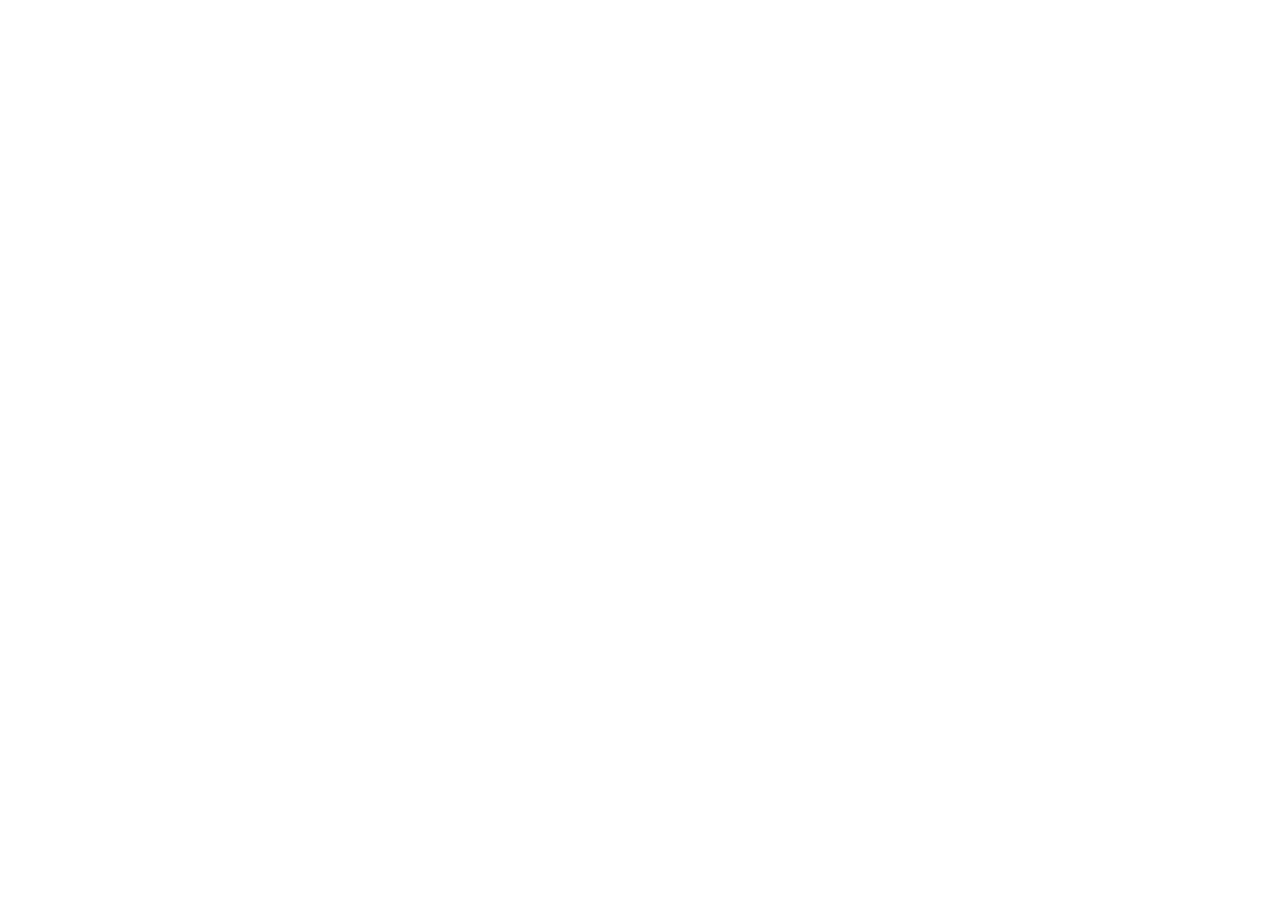
==== commit 5d9da68a: "release v2.47.0: config.js＋キャッシュバスター一括更新" ====
--- a/index.html
+++ b/index.html
@@ -6,7 +6,7 @@
     <meta name="viewport" content="width=device-width, initial-scale=1.0, maximum-scale=1.0, user-scalable=no">
     <meta name="robots" content="noindex">
     <title>AI Beauty Dealer - B2B Order System</title>
-    <link rel="stylesheet" href="style.css?v=2.43.0">
+    <link rel="stylesheet" href="style.css?v=2.45.1">
 
     <!-- PWA -->
     <link rel="manifest" href="manifest.json?v=2.37.3">
@@ -270,7 +270,7 @@
     <!-- config.js を書き換えたら、必ずこの ?v= も上げること。
          SWがバージョンクエリ付き資産をcache-firstで持つため、
          上げ忘れると既訪端末が古い販売担当コード表を使い続ける。 -->
-    <script src="config.js?v=2.43.0"></script>
+    <script src="config.js?v=2.47.0"></script>
     <script src="line-order-match.js?v=2.38.0"></script>
     <script src="sheet-ocr.js?v=2.45.0"></script>
     <script src="app.js?v=2.45.0"></script>
@@ -279,7 +279,7 @@
     <script>
         if ('serviceWorker' in navigator) {
             window.addEventListener('load', function () {
-                navigator.serviceWorker.register('sw.js?v=2.45.0')
+                navigator.serviceWorker.register('sw.js?v=2.47.0')
                     .catch(function (err) {
                         console.warn('SW登録に失敗（通常サイトとして続行）:', err);
                     });
--- a/style.css
+++ b/style.css
@@ -35,6 +35,9 @@
     box-sizing: border-box;
     margin: 0;
     padding: 0;
+    /* iPhone の Safari は、ボタンを続けて押すと「ダブルタップで拡大」になり画面がずれる（＋の連打）。
+       続けて押した時の拡大だけを止める（スクロールと、指2本での拡大は今までどおり） */
+    touch-action: manipulation;
 }
 
 body {
